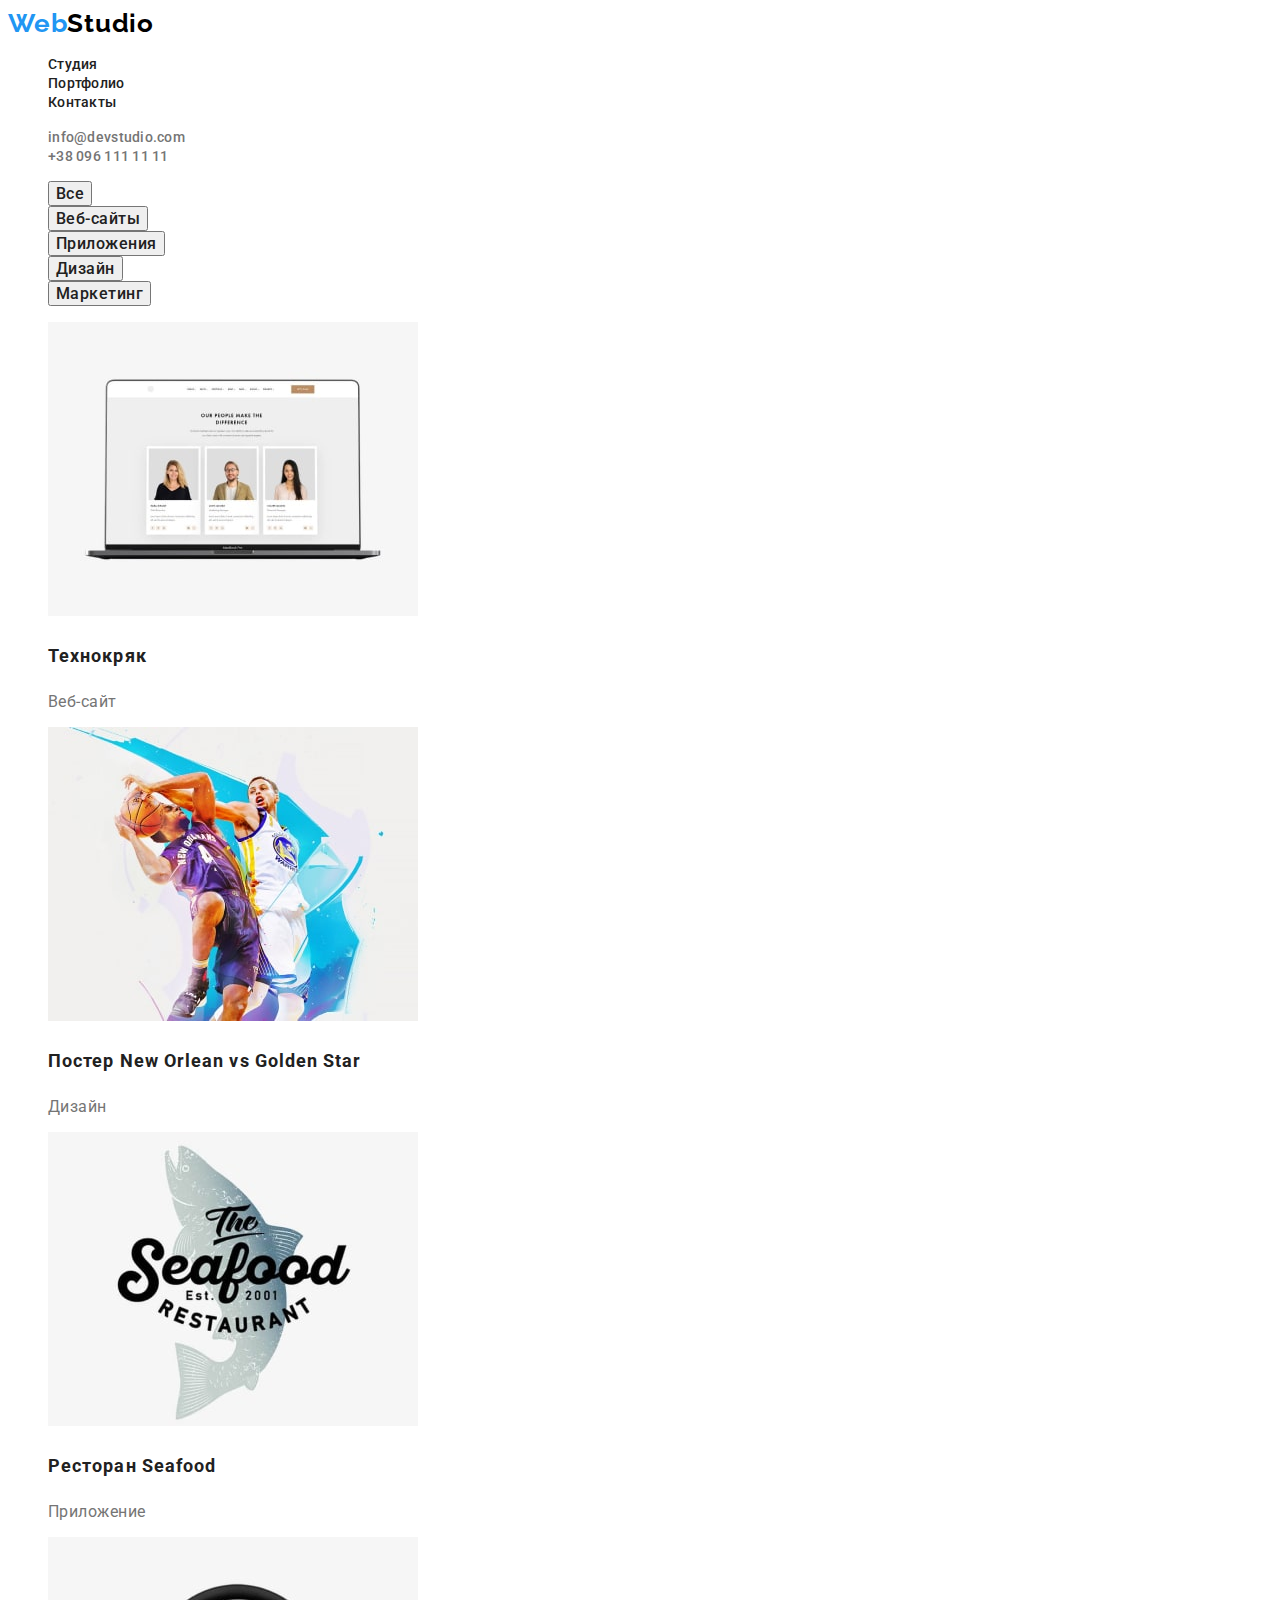
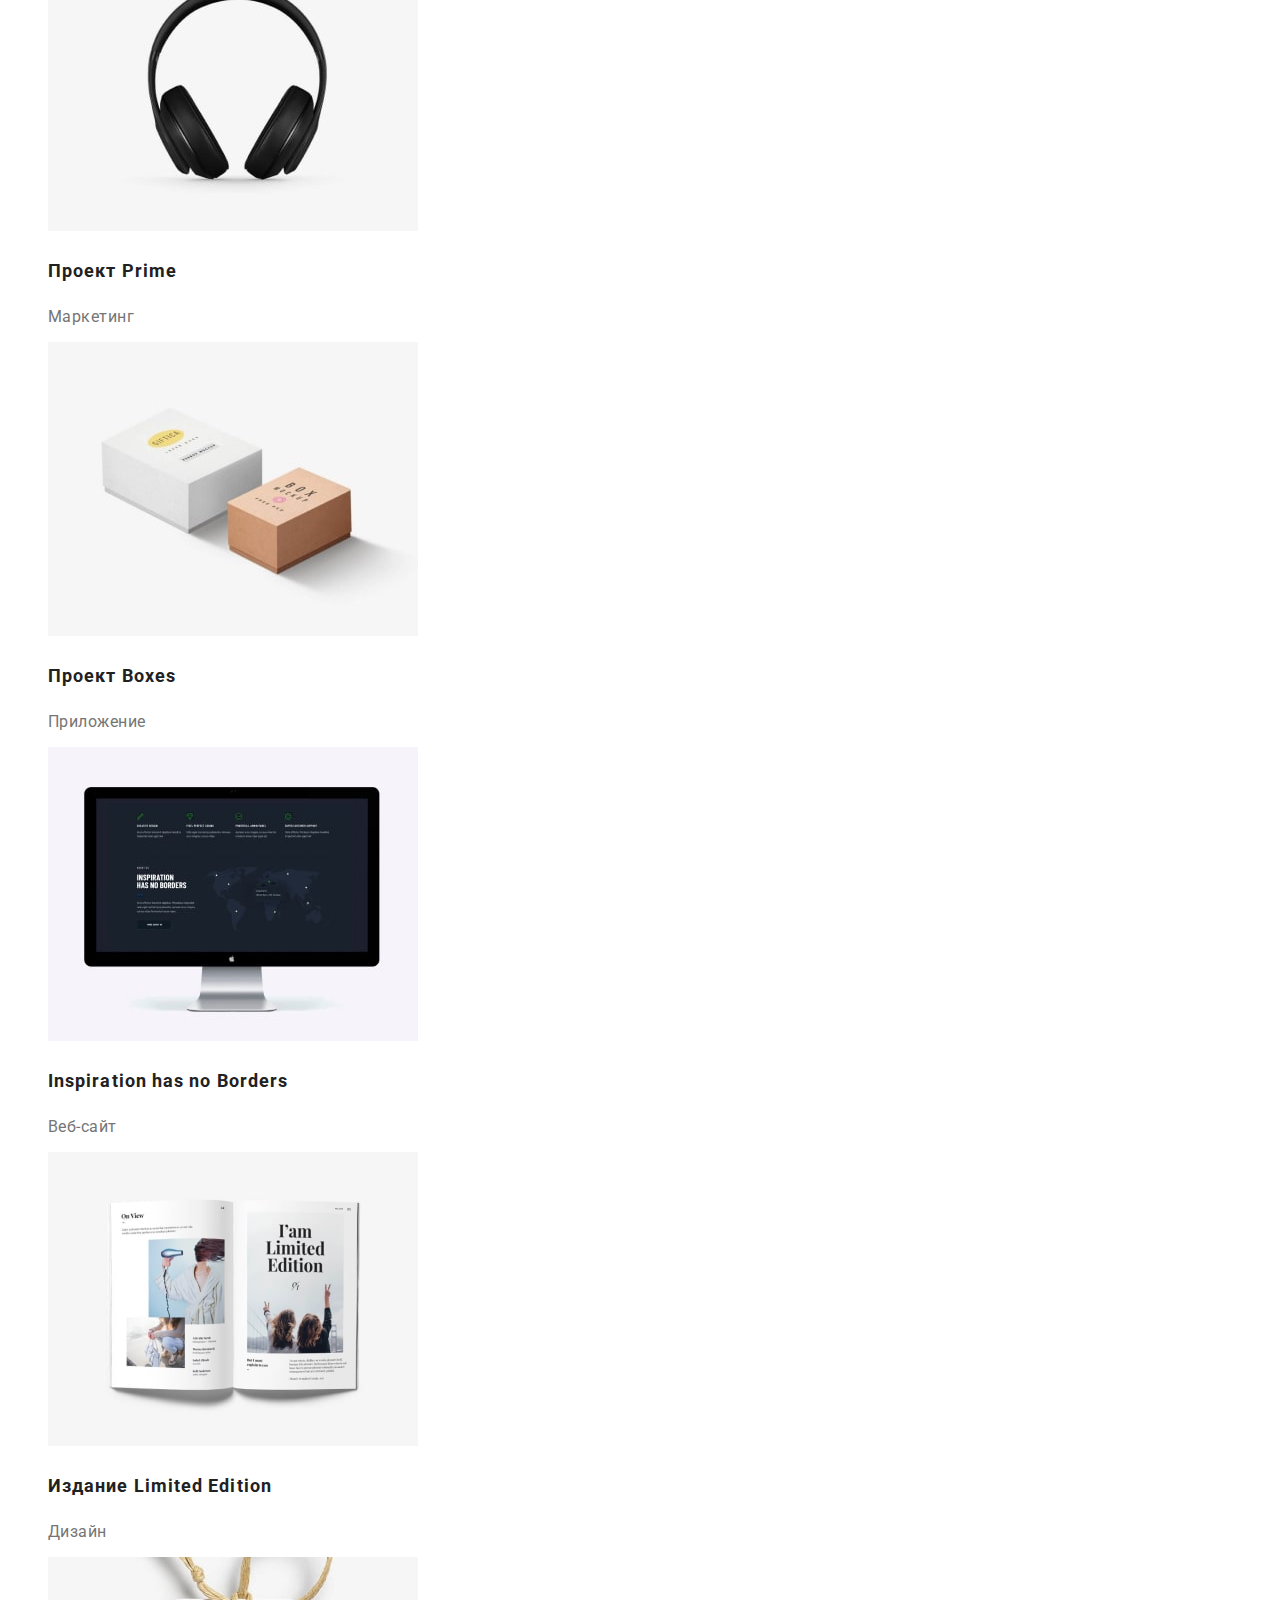
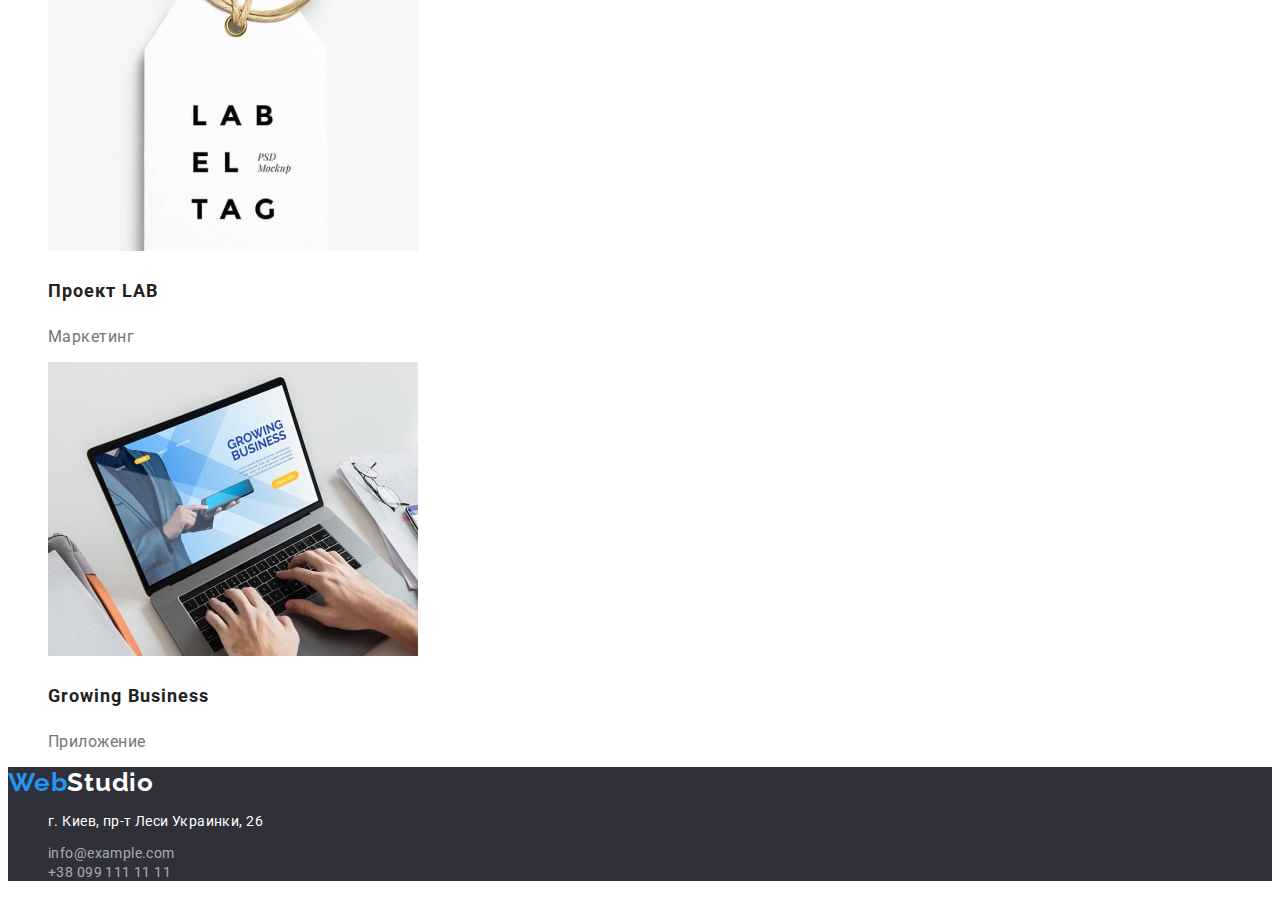
==== portfolio.html @ 611e99b0 "begin" ====
<!DOCTYPE html>
<html lang="ru">
<head>
    <meta charset="UTF-8">
    <meta name="viewport" content="width=device-width, initial-scale=1.0">
    <title>WebStudio</title>
    <link rel="preconnect" href="https://fonts.googleapis.com">
    <link rel="preconnect" href="https://fonts.gstatic.com" crossorigin>
    <link href="https://fonts.googleapis.com/css2?family=Raleway:wght@700&family=Roboto:wght@400;500;700;900&display=swap" rel="stylesheet">
    <link rel="stylesheet" href="./css/styles.css">
</head>
<body>
     <!-- Header -->
     <header class="header">
        <nav class="navigation">
            <a class="header-logo link" href="./index.html"><span class="logo">Web</span>Studio</a>
            <ul class="navigation-list list">
                <li class="navigation-list-item">
                    <a class="navigation-list-link link" href="./index.html">Студия</a>
                </li>
                <li class="navigation-list-item">
                    <a class="navigation-list-link link" href="./portfolio.html">Портфолио</a>
                </li>
                <li class="navigation-list-item">
                    <a class="navigation-list-link link" href="">Контакты</a>
                </li>
            </ul>
        </nav>
        <ul class="header-list list">
            <li class="header-list-item">
                <a class="header-list-link link" href="mailto:info@devstudio.com">info@devstudio.com</a>
            </li>
            <li class="header-list-item">
                <a class="header-list-link link" href="tel:+380961111111">+38 096 111 11 11</a>
            </li>
        </ul>
    </header>
    <!-- Portfolio -->
    <main>
        <section class="portfolio">
            <!-- <h2>Portfolio</h2> -->
            <ul class="portfolio-navigation-list list">
                <li class="portfolio-navigation-item">
                    <button class="portfolio-btn" type="button">Все</button>
                </li>
                <li class="portfolio-navigation-item">
                    <button class="portfolio-btn" type="button">Веб-сайты</button>
                </li>
                <li class="portfolio-navigation-item">
                    <button class="portfolio-btn" type="button">Приложения</button>
                </li>
                <li class="portfolio-navigation-item">
                    <button class="portfolio-btn" type="button">Дизайн</button>
                </li>
                <li class="portfolio-navigation-item">
                    <button class="portfolio-btn" type="button">Маркетинг</button>
                </li>
            </ul>
            <ul class="portfolio-list list">
                <li class="portfolio-list-item">
                    <a class="portfolio-list-link link" href="">
                        <img class="portfolio-list-img" src="./images/portfolio1.jpg" alt="Компания 1" width="370" height="294">
                        <h3 class="portfolio-list-title">Технокряк</h3>
                        <p class="portfolio-list-text">Веб-сайт</p>
                    </a>
                </li>
                <li class="portfolio-list-item">
                    <a class="portfolio-list-link link" href="">
                        <img class="portfolio-list-img" src="./images/portfolio2.jpg" alt="Компания 2" width="370" height="294">
                        <h3 class="portfolio-list-title">Постер New Orlean vs Golden Star</h3>
                        <p class="portfolio-list-text">Дизайн</p>
                    </a>
                </li>
                <li class="portfolio-list-item">
                    <a class="portfolio-list-link link" href="">
                        <img class="portfolio-list-img" src="./images/portfolio3.jpg" alt="Компания 3" width="370" height="294">
                        <h3 class="portfolio-list-title">Ресторан Seafood</h3>
                        <p class="portfolio-list-text">Приложение</p>
                    </a>
                </li>
                <li class="portfolio-list-item">
                    <a class="portfolio-list-link link" href="">
                        <img class="portfolio-list-img" src="./images/portfolio4.jpg" alt="Компания 4" width="370" height="294">
                        <h3 class="portfolio-list-title">Проект Prime</h3>
                        <p class="portfolio-list-text">Маркетинг</p>
                    </a>
                </li>
                <li class="portfolio-list-item">
                    <a class="portfolio-list-link link" href="">
                        <img class="portfolio-list-img" src="./images/portfolio5.jpg" alt="Компания 5" width="370" height="294">
                        <h3 class="portfolio-list-title">Проект Boxes</h3>
                        <p class="portfolio-list-text">Приложение</p>
                    </a>
                </li>
                <li class="portfolio-list-item">
                    <a class="portfolio-list-link link" href="">
                        <img class="portfolio-list-img" src="./images/portfolio6.jpg" alt="Компания 6" width="370" height="294">
                        <h3 class="portfolio-list-title">Inspiration has no Borders</h3>
                        <p class="portfolio-list-text">Веб-сайт</p>
                    </a>
                </li>
                <li class="portfolio-list-item">
                    <a class="portfolio-list-link link" href="">
                        <img class="portfolio-list-img" src="./images/portfolio7.jpg" alt="Компания 7" width="370" height="294">
                        <h3 class="portfolio-list-title">Издание Limited Edition</h3>
                        <p class="portfolio-list-text">Дизайн</p>
                    </a>
                </li>
                <li class="portfolio-list-item">
                    <a class="portfolio-list-link link" href="">
                        <img class="portfolio-list-img" src="./images/portfolio8.jpg" alt="Компания 8" width="370" height="294">
                        <h3 class="portfolio-list-title">Проект LAB</h3>
                        <p class="portfolio-list-text">Маркетинг</p>
                    </a>
                </li>
                <li class="portfolio-list-item">
                    <a class="portfolio-list-link link" href="">
                        <img class="portfolio-list-img" src="./images/portfolio9.jpg" alt="Компания 9" width="370" height="294">
                        <h3 class="portfolio-list-title">Growing Business</h3>
                        <p class="portfolio-list-text">Приложение</p>
                    </a>
                </li>
            </ul>

        </section>
    </main>
    <!-- footer -->
    <footer class="footer">
        <a class="footer-logo link" href="./index.html"><span class="logo">Web</span>Studio</a>
        <address class="footer-address">
            <ul class="footer-address-list list">
                <li class="footer-address-item">
                    <p class="footer-address-text">г. Киев, пр-т Леси Украинки, 26</p>
                </li>
                <li class="footer-address-item">
                    <a class="footer-address-link link" href="mailto:info@example.com">info@example.com</a>
                </li>
                <li class="footer-address-item">
                    <a class="footer-address-link link" href="tel:+380991111111">+38 099 111 11 11</a>
                </li>
            </ul>
           
        </address> 
    </footer>
    
</body>
</html>
---- css/styles.css ----
:root {
    --accent-color: #2196F3;
    --main-color: #212121; 
    --second-color: #757575;
  }
body {
    font-family: 'Roboto',  Tahoma, sans-serif;
    color: var( --main-color);
}
.link {
    text-decoration: none;
}
.list {
    list-style: none;
}

.header-logo {
    font-family: 'Raleway';
    font-weight: 700;
    font-size: 26px;
    line-height: 1,19;
    letter-spacing: 0.03em;
    color: #000000;

}
.logo {
    color: var(--accent-color);
}
.navigation-list-link {
    font-weight: 500;
    font-size: 14px;
    line-height: 1,14;
    letter-spacing: 0.02em;
    color: var( --main-color);
}
.header-list-link{
    font-weight: 500;
    font-size: 14px;
    line-height: 1,14;
    letter-spacing: 0.02em;
    color: var( --second-color);
}
.navigation-list-link:hover,
.navigation-list-link:focus{
    color: var(--accent-color);
}
.header-list-link:hover,
.header-list-link:focus{
    color: var(--accent-color);
}
.hero{
    background-color: #2F303A;
 }
.hero-title{
    font-weight: 900;
    font-size: 44px;
    line-height: 1,36;
    text-align: center;
    letter-spacing: 0.06em;
    text-transform: uppercase;
    color: #FFFFFF;
}
.hero-btn{
    background-color: var(--accent-color);
    font-family: 'Roboto';
    font-weight: 700;
    font-size: 16px;
    line-height: 1,88;
    letter-spacing: 0.06em;
    color: #FFFFFF;
    cursor: pointer;
}
.about-us-title{
    font-size: 14px;
    line-height: 1,14;
    letter-spacing: 0.03em;
    text-transform: uppercase;
}
.about-us-text{
    font-size: 14px;
    line-height: 1,71;
    letter-spacing: 0.03em;
    color: var(--second-color);
}
.our-work-title,
.our-team-title{
    font-size: 36px;
    line-height: 1,17;
    letter-spacing: 0.03em;
    text-align: center;
}
.our-team-name{
    font-weight: 500;
    font-size: 16px;
    line-height: 1,19;
    letter-spacing: 0.03em;
}
.our-team-text{
    font-size: 16px;
    line-height: 1,19;
    letter-spacing: 0.03em;
    color: var(--second-color);
}
.footer{
    background-color: #2F303A;
    }
.footer-logo {
    font-family: 'Raleway';
    font-weight: 700;
    font-size: 26px;
    line-height: 1,19;
    letter-spacing: 0.03em;
    color: #FFFFFF;

}
.logo {
    color: var(--accent-color);
}
.footer-address-text{
    font-style: normal;
    font-size: 14px;
    line-height: 1,71;
    letter-spacing: 0.03em;
    color: #FFFFFF;

}
.footer-address-link{
    font-style: normal;
    font-size: 14px;
    line-height: 1,71;
    letter-spacing: 0.03em;
    color: rgba(255, 255, 255, 0.6);
}
.portfolio-btn{
    cursor: pointer;
    font-family: 'Roboto';
    font-weight: 500;
    font-size: 16px;
    line-height: 1,62;
    letter-spacing: 0.03em;
    color: var(--main-color);
    background-color: F5F4FA;

}
.portfolio-btn:hover,
.portfolio-btn:focus{
    color: #FFFFFF;
    background-color: var(--accent-color);
}
.portfolio-list-title{
    font-weight: 700;
    font-size: 18px;
    line-height: 2;
    letter-spacing: 0.06em;
    color: var(--main-color)

}
.portfolio-list-text{
    font-size: 16px;
    line-height: 1,88;
    letter-spacing: 0.03em;
    color: var(--second-color);
}
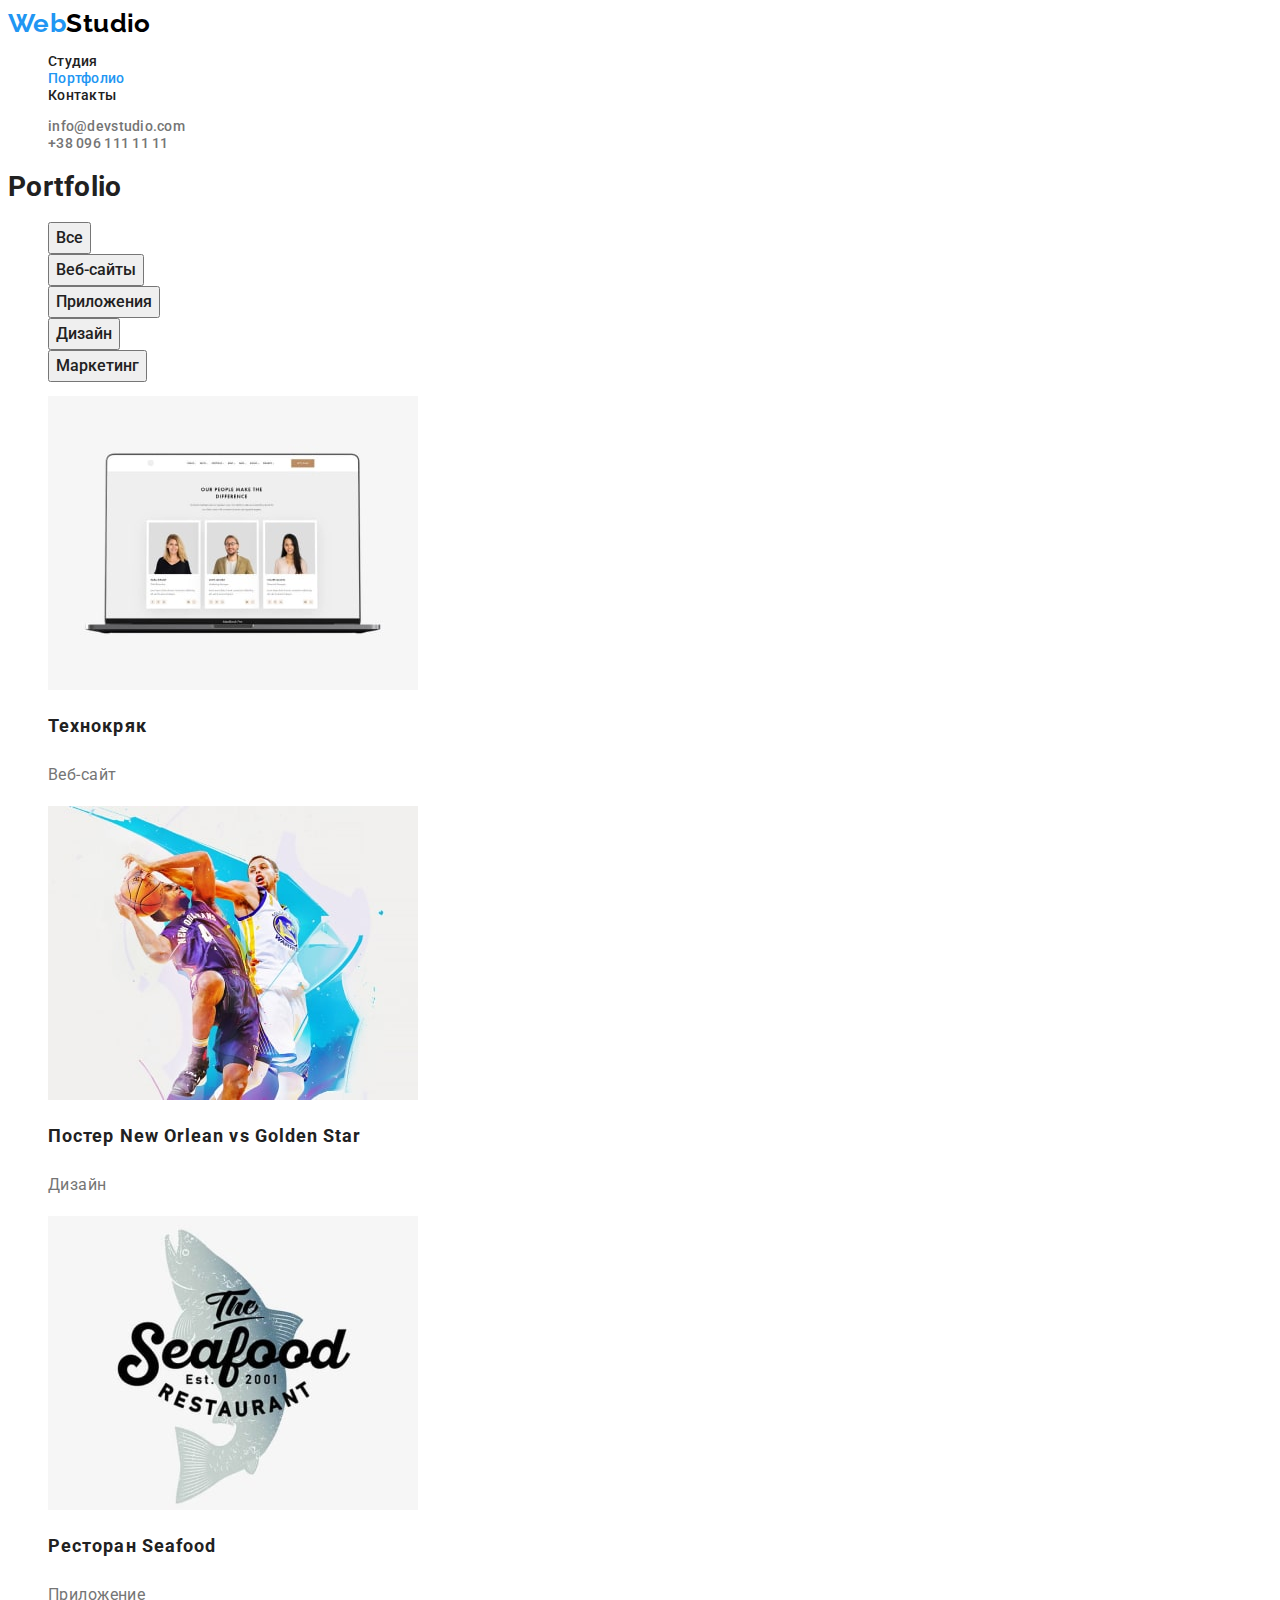
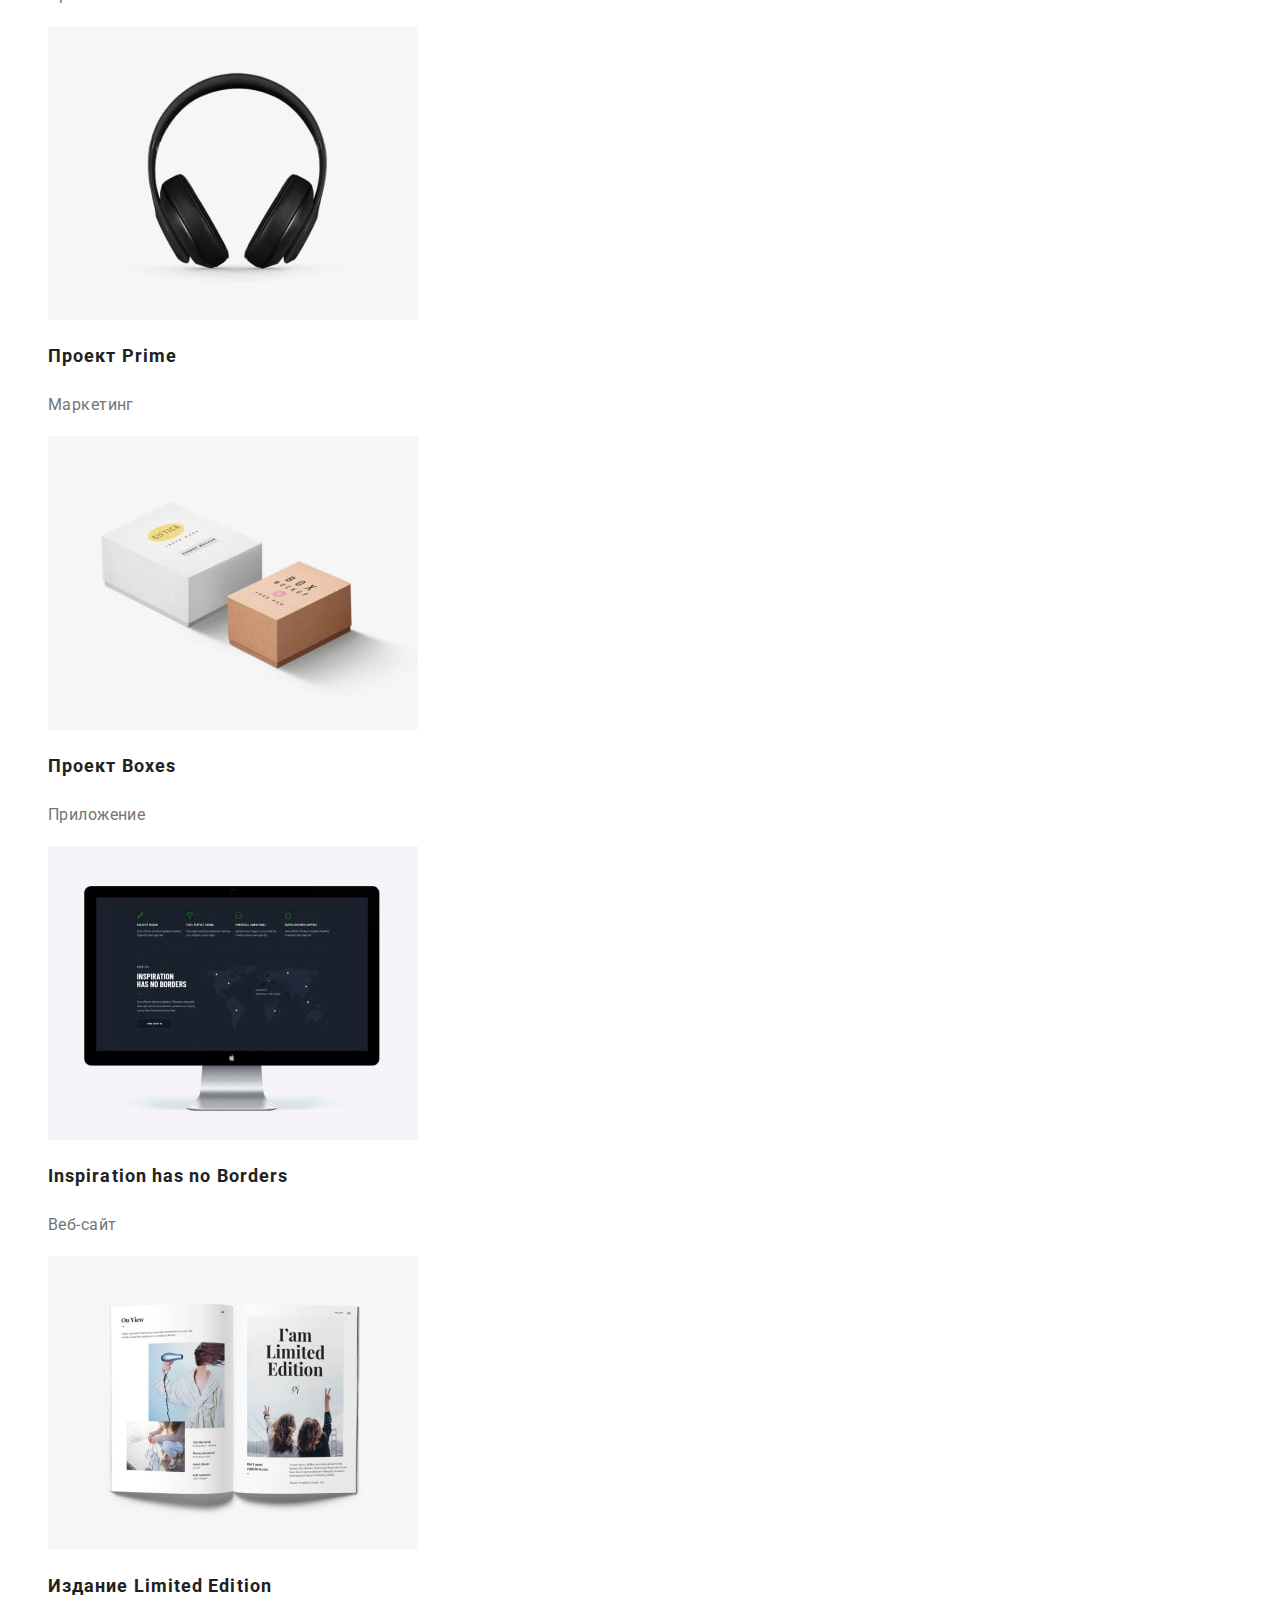
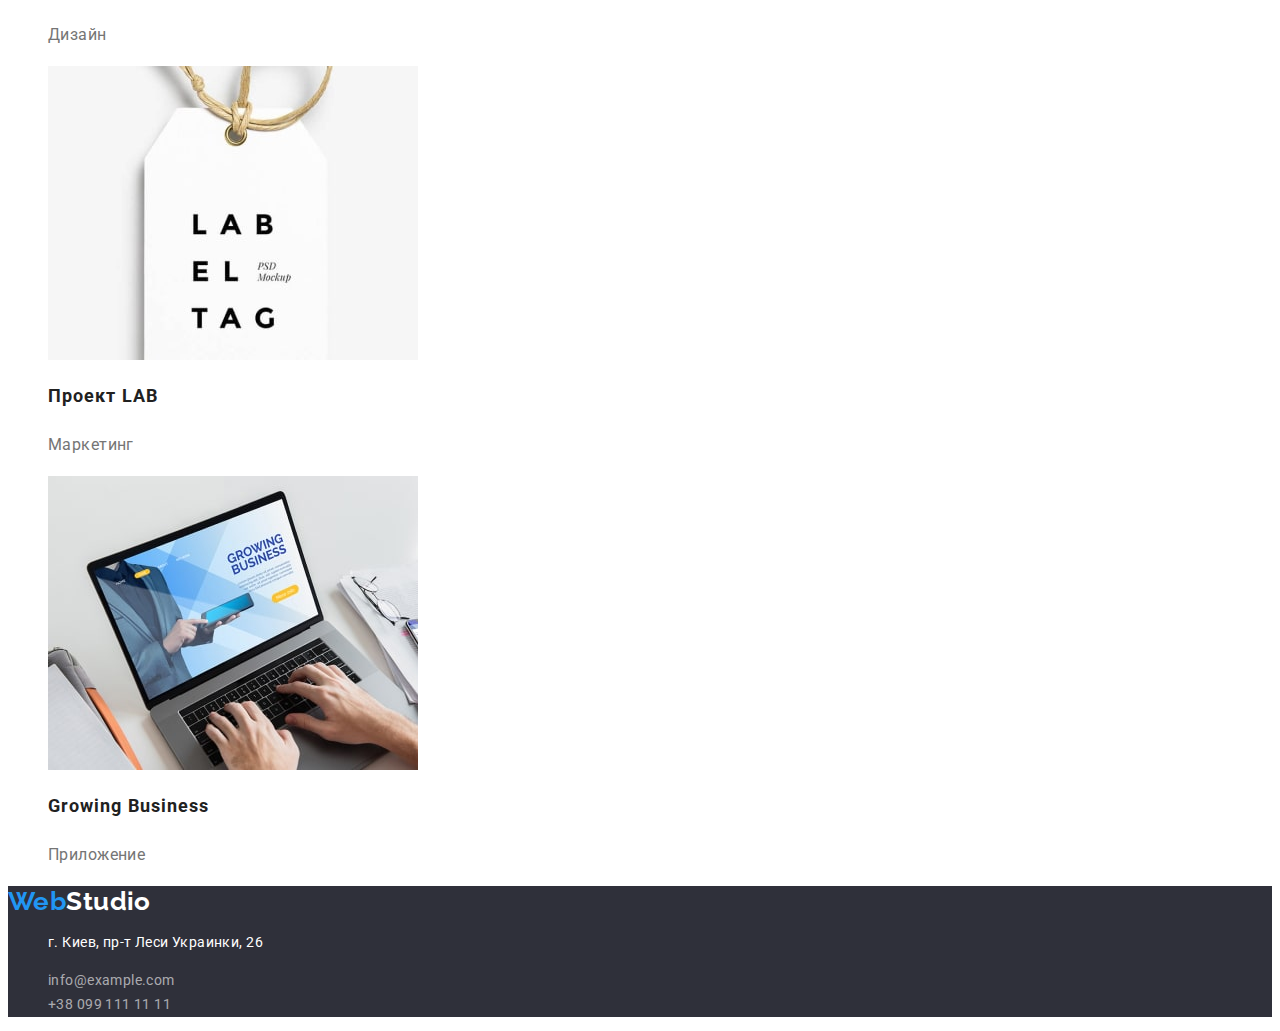
==== commit 4a15cc73: "Begin" ====
--- a/portfolio.html
+++ b/portfolio.html
@@ -19,7 +19,7 @@
                     <a class="navigation-list-link link" href="./index.html">Студия</a>
                 </li>
                 <li class="navigation-list-item">
-                    <a class="navigation-list-link link" href="./portfolio.html">Портфолио</a>
+                    <a class="navigation-list-link current link" href="./portfolio.html">Портфолио</a>
                 </li>
                 <li class="navigation-list-item">
                     <a class="navigation-list-link link" href="">Контакты</a>
@@ -38,7 +38,7 @@
     <!-- Portfolio -->
     <main>
         <section class="portfolio">
-            <!-- <h2>Portfolio</h2> -->
+            <h1>Portfolio</h2>
             <ul class="portfolio-navigation-list list">
                 <li class="portfolio-navigation-item">
                     <button class="portfolio-btn" type="button">Все</button>
@@ -60,63 +60,63 @@
                 <li class="portfolio-list-item">
                     <a class="portfolio-list-link link" href="">
                         <img class="portfolio-list-img" src="./images/portfolio1.jpg" alt="Компания 1" width="370" height="294">
-                        <h3 class="portfolio-list-title">Технокряк</h3>
+                        <h2 class="portfolio-list-title">Технокряк</h3>
                         <p class="portfolio-list-text">Веб-сайт</p>
                     </a>
                 </li>
                 <li class="portfolio-list-item">
                     <a class="portfolio-list-link link" href="">
                         <img class="portfolio-list-img" src="./images/portfolio2.jpg" alt="Компания 2" width="370" height="294">
-                        <h3 class="portfolio-list-title">Постер New Orlean vs Golden Star</h3>
+                        <h2 class="portfolio-list-title">Постер New Orlean vs Golden Star</h3>
                         <p class="portfolio-list-text">Дизайн</p>
                     </a>
                 </li>
                 <li class="portfolio-list-item">
                     <a class="portfolio-list-link link" href="">
                         <img class="portfolio-list-img" src="./images/portfolio3.jpg" alt="Компания 3" width="370" height="294">
-                        <h3 class="portfolio-list-title">Ресторан Seafood</h3>
+                        <h2 class="portfolio-list-title">Ресторан Seafood</h3>
                         <p class="portfolio-list-text">Приложение</p>
                     </a>
                 </li>
                 <li class="portfolio-list-item">
                     <a class="portfolio-list-link link" href="">
                         <img class="portfolio-list-img" src="./images/portfolio4.jpg" alt="Компания 4" width="370" height="294">
-                        <h3 class="portfolio-list-title">Проект Prime</h3>
+                        <h2 class="portfolio-list-title">Проект Prime</h3>
                         <p class="portfolio-list-text">Маркетинг</p>
                     </a>
                 </li>
                 <li class="portfolio-list-item">
                     <a class="portfolio-list-link link" href="">
                         <img class="portfolio-list-img" src="./images/portfolio5.jpg" alt="Компания 5" width="370" height="294">
-                        <h3 class="portfolio-list-title">Проект Boxes</h3>
+                        <h2 class="portfolio-list-title">Проект Boxes</h3>
                         <p class="portfolio-list-text">Приложение</p>
                     </a>
                 </li>
                 <li class="portfolio-list-item">
                     <a class="portfolio-list-link link" href="">
                         <img class="portfolio-list-img" src="./images/portfolio6.jpg" alt="Компания 6" width="370" height="294">
-                        <h3 class="portfolio-list-title">Inspiration has no Borders</h3>
+                        <h2 class="portfolio-list-title">Inspiration has no Borders</h3>
                         <p class="portfolio-list-text">Веб-сайт</p>
                     </a>
                 </li>
                 <li class="portfolio-list-item">
                     <a class="portfolio-list-link link" href="">
                         <img class="portfolio-list-img" src="./images/portfolio7.jpg" alt="Компания 7" width="370" height="294">
-                        <h3 class="portfolio-list-title">Издание Limited Edition</h3>
+                        <h2 class="portfolio-list-title">Издание Limited Edition</h3>
                         <p class="portfolio-list-text">Дизайн</p>
                     </a>
                 </li>
                 <li class="portfolio-list-item">
                     <a class="portfolio-list-link link" href="">
                         <img class="portfolio-list-img" src="./images/portfolio8.jpg" alt="Компания 8" width="370" height="294">
-                        <h3 class="portfolio-list-title">Проект LAB</h3>
+                        <h2 class="portfolio-list-title">Проект LAB</h3>
                         <p class="portfolio-list-text">Маркетинг</p>
                     </a>
                 </li>
                 <li class="portfolio-list-item">
                     <a class="portfolio-list-link link" href="">
                         <img class="portfolio-list-img" src="./images/portfolio9.jpg" alt="Компания 9" width="370" height="294">
-                        <h3 class="portfolio-list-title">Growing Business</h3>
+                        <h2 class="portfolio-list-title">Growing Business</h3>
                         <p class="portfolio-list-text">Приложение</p>
                     </a>
                 </li>
--- a/css/styles.css
+++ b/css/styles.css
@@ -2,10 +2,15 @@
     --accent-color: #2196F3;
     --main-color: #212121; 
     --second-color: #757575;
+    --next-color: #FFFFFF;
   }
+ 
 body {
     font-family: 'Roboto',  Tahoma, sans-serif;
     color: var( --main-color);
+    background-color: var(--next-color);
+    letter-spacing: 0.03em;
+    font-size: 14px;
 }
 .link {
     text-decoration: none;
@@ -18,8 +23,7 @@
     font-family: 'Raleway';
     font-weight: 700;
     font-size: 26px;
-    line-height: 1,19;
-    letter-spacing: 0.03em;
+    line-height: 1.19;
     color: #000000;
 
 }
@@ -28,15 +32,16 @@
 }
 .navigation-list-link {
     font-weight: 500;
-    font-size: 14px;
-    line-height: 1,14;
+    line-height: 1.14;
     letter-spacing: 0.02em;
     color: var( --main-color);
 }
+.current {
+    color: var(--accent-color);
+}
 .header-list-link{
     font-weight: 500;
-    font-size: 14px;
-    line-height: 1,14;
+    line-height: 1.14;
     letter-spacing: 0.02em;
     color: var( --second-color);
 }
@@ -54,51 +59,44 @@
 .hero-title{
     font-weight: 900;
     font-size: 44px;
-    line-height: 1,36;
+    line-height: 1.36;
     text-align: center;
     letter-spacing: 0.06em;
     text-transform: uppercase;
-    color: #FFFFFF;
+    color: var(--next-color);
 }
 .hero-btn{
     background-color: var(--accent-color);
     font-family: 'Roboto';
     font-weight: 700;
     font-size: 16px;
-    line-height: 1,88;
+    line-height: 1.88;
     letter-spacing: 0.06em;
-    color: #FFFFFF;
+    color: var(--next-color);
     cursor: pointer;
 }
 .about-us-title{
-    font-size: 14px;
-    line-height: 1,14;
-    letter-spacing: 0.03em;
+    line-height: 1.14;
     text-transform: uppercase;
 }
 .about-us-text{
-    font-size: 14px;
-    line-height: 1,71;
-    letter-spacing: 0.03em;
+    line-height: 1.71;
     color: var(--second-color);
 }
 .our-work-title,
 .our-team-title{
     font-size: 36px;
-    line-height: 1,17;
-    letter-spacing: 0.03em;
+    line-height: 1.17;
     text-align: center;
 }
 .our-team-name{
     font-weight: 500;
     font-size: 16px;
-    line-height: 1,19;
-    letter-spacing: 0.03em;
+    line-height: 1.19;
 }
 .our-team-text{
     font-size: 16px;
-    line-height: 1,19;
-    letter-spacing: 0.03em;
+    line-height: 1.19;
     color: var(--second-color);
 }
 .footer{
@@ -108,9 +106,8 @@
     font-family: 'Raleway';
     font-weight: 700;
     font-size: 26px;
-    line-height: 1,19;
-    letter-spacing: 0.03em;
-    color: #FFFFFF;
+    line-height: 1.19;
+    color: var(--next-color);
 
 }
 .logo {
@@ -118,17 +115,13 @@
 }
 .footer-address-text{
     font-style: normal;
-    font-size: 14px;
-    line-height: 1,71;
-    letter-spacing: 0.03em;
-    color: #FFFFFF;
+    line-height: 1.71;
+    color: var(--next-color);
 
 }
 .footer-address-link{
     font-style: normal;
-    font-size: 14px;
-    line-height: 1,71;
-    letter-spacing: 0.03em;
+    line-height: 1.71;
     color: rgba(255, 255, 255, 0.6);
 }
 .portfolio-btn{
@@ -136,15 +129,14 @@
     font-family: 'Roboto';
     font-weight: 500;
     font-size: 16px;
-    line-height: 1,62;
-    letter-spacing: 0.03em;
+    line-height: 1.62;
     color: var(--main-color);
     background-color: F5F4FA;
 
 }
 .portfolio-btn:hover,
 .portfolio-btn:focus{
-    color: #FFFFFF;
+    color: var(--next-color);
     background-color: var(--accent-color);
 }
 .portfolio-list-title{
@@ -157,7 +149,6 @@
 }
 .portfolio-list-text{
     font-size: 16px;
-    line-height: 1,88;
-    letter-spacing: 0.03em;
+    line-height: 1.88;
     color: var(--second-color);
 }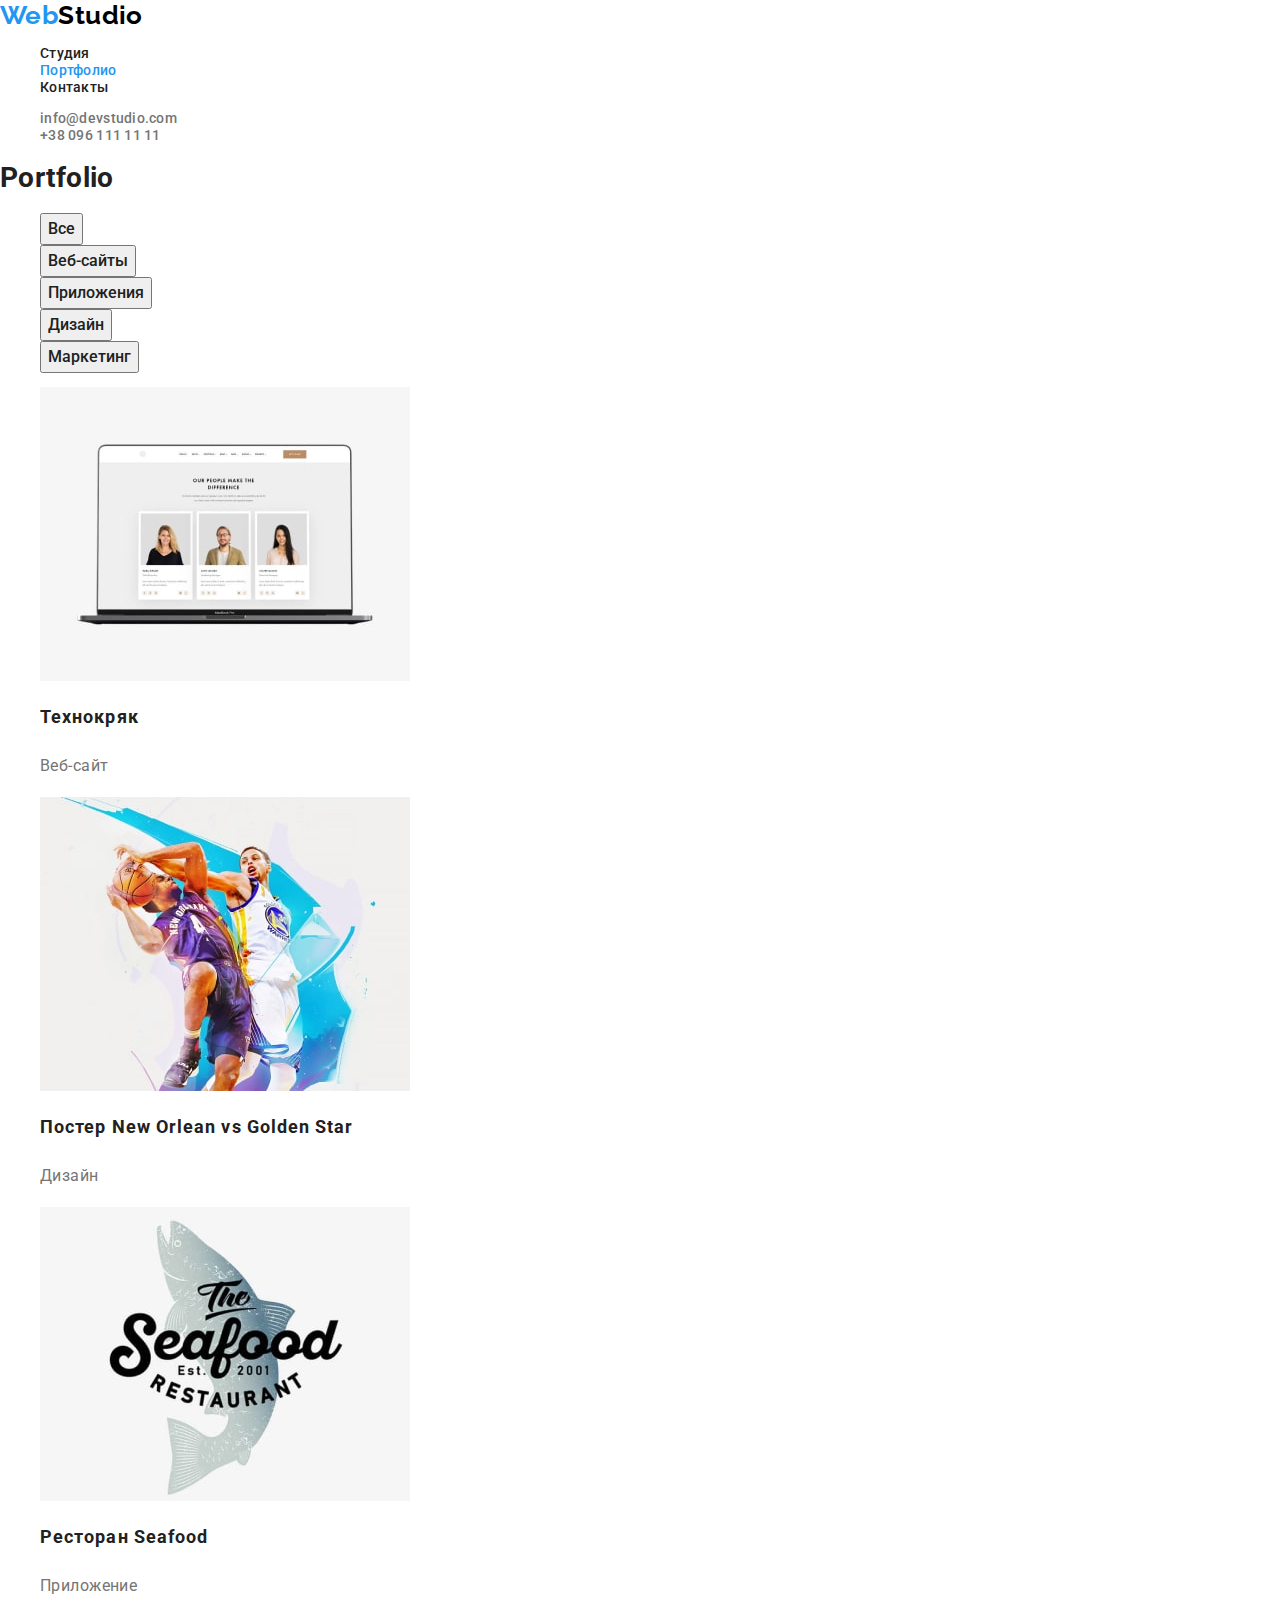
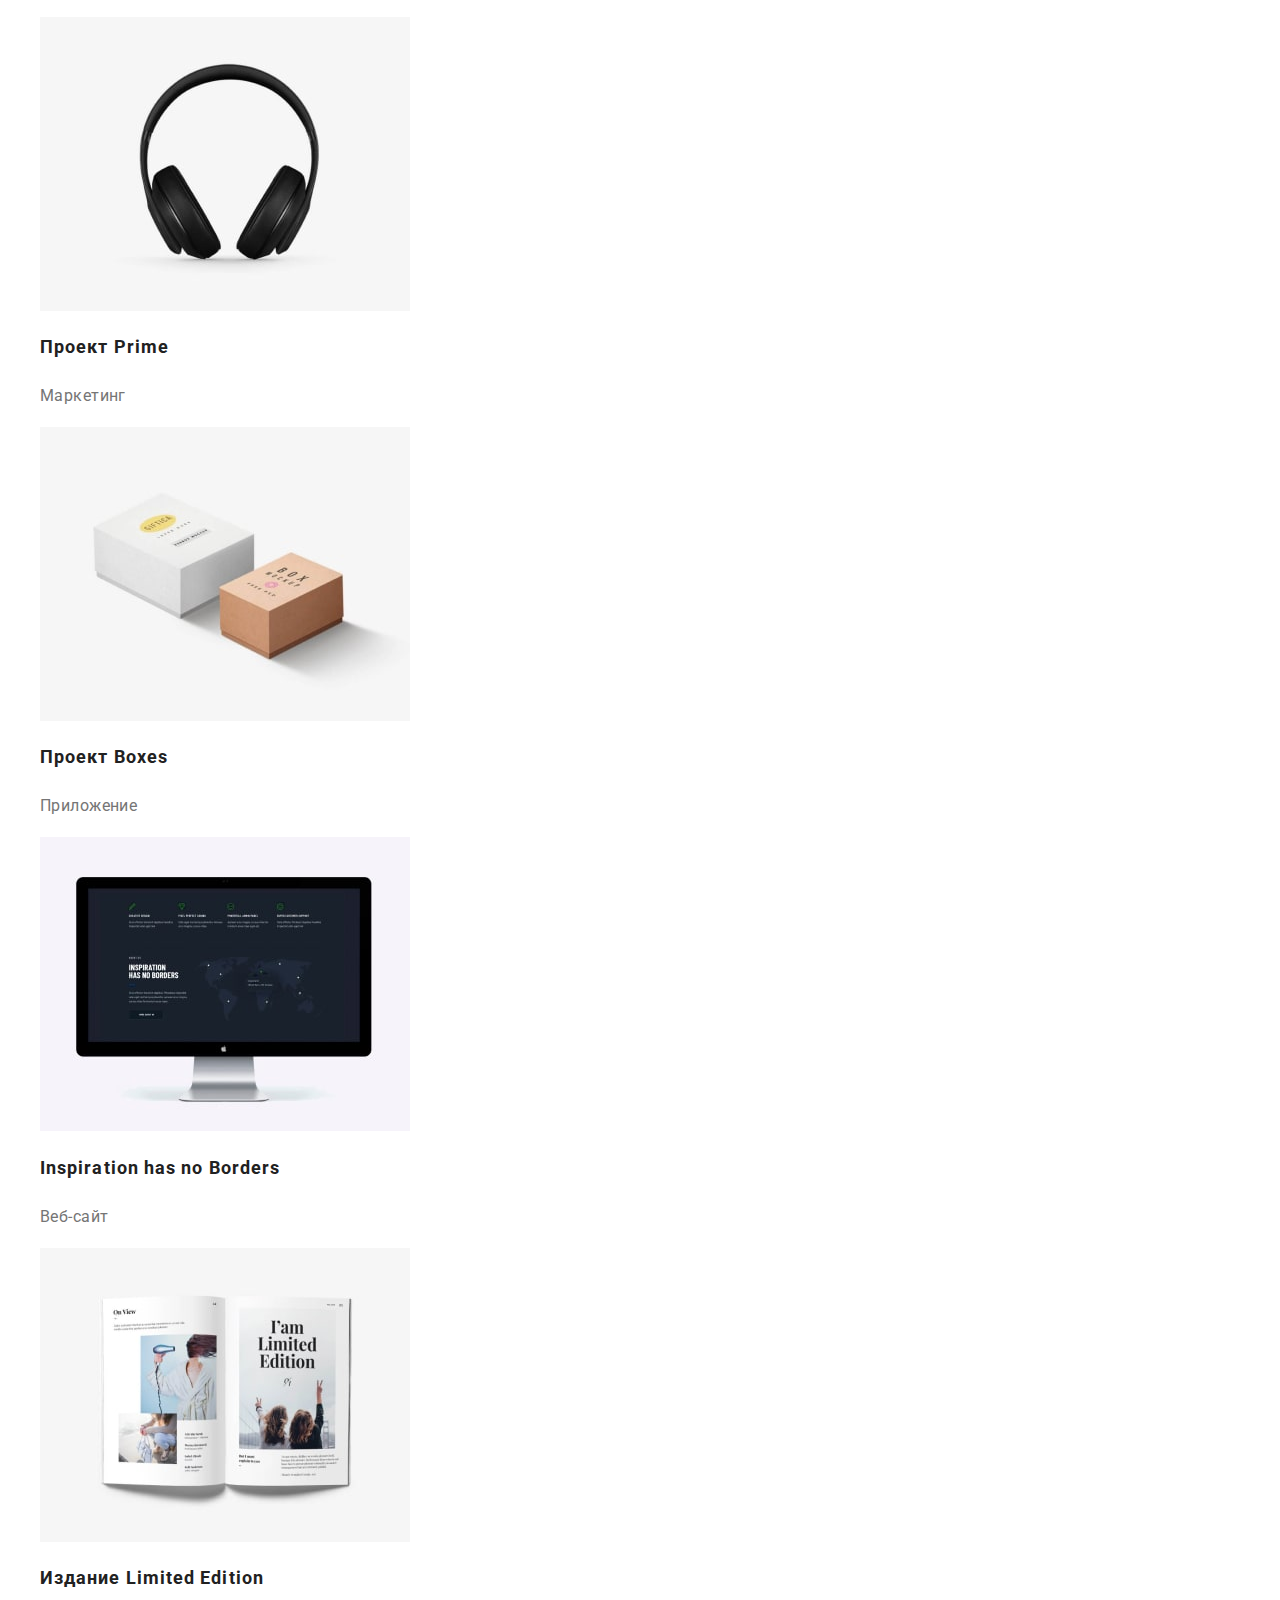
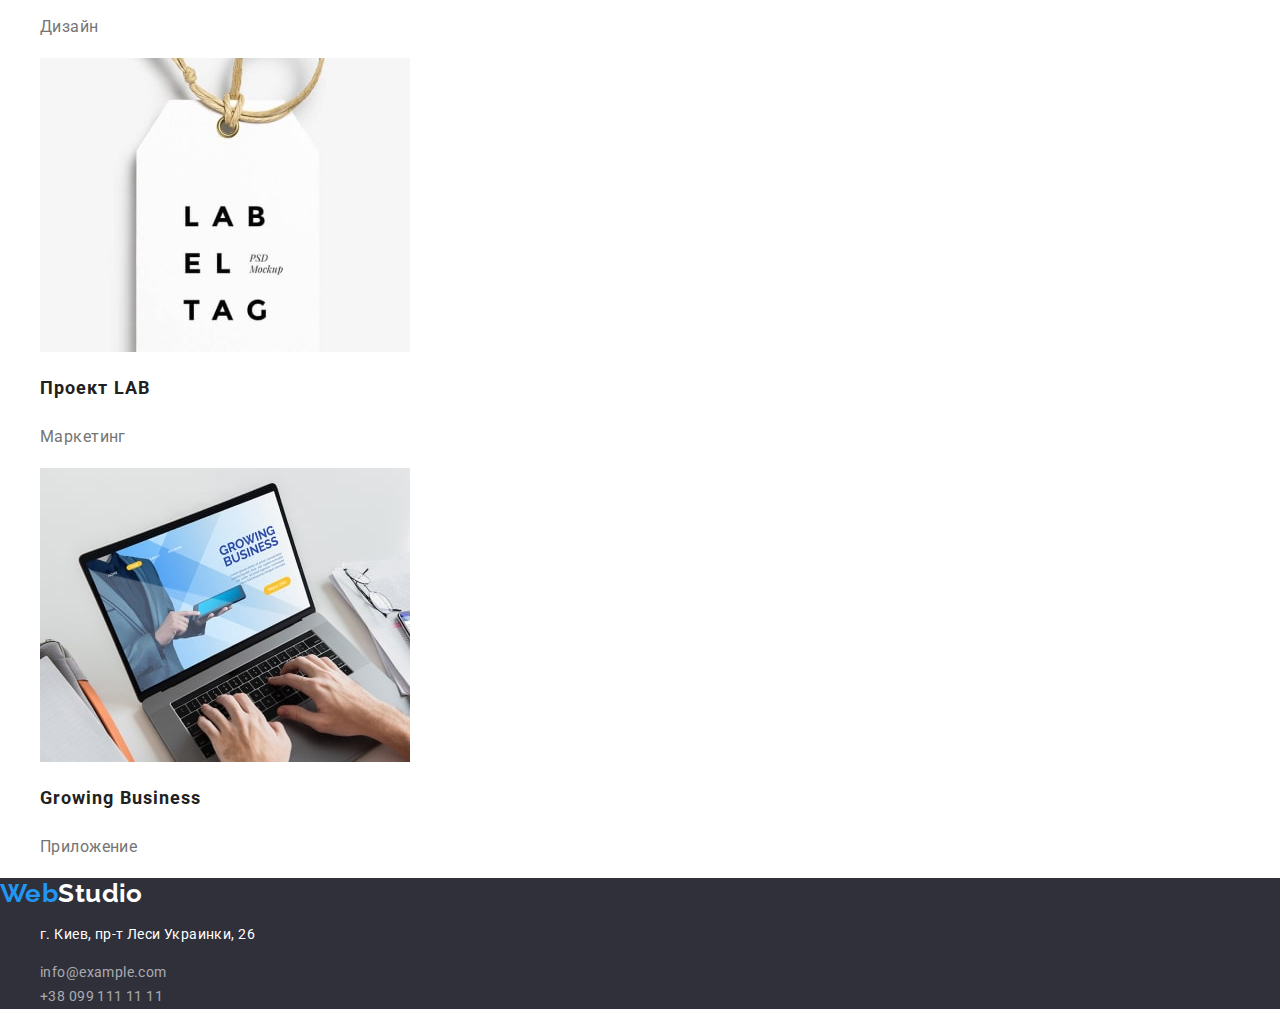
==== commit 6b38c33a: "normalize" ====
--- a/portfolio.html
+++ b/portfolio.html
@@ -7,6 +7,7 @@
     <link rel="preconnect" href="https://fonts.googleapis.com">
     <link rel="preconnect" href="https://fonts.gstatic.com" crossorigin>
     <link href="https://fonts.googleapis.com/css2?family=Raleway:wght@700&family=Roboto:wght@400;500;700;900&display=swap" rel="stylesheet">
+    <link rel="stylesheet" href="https://cdnjs.cloudflare.com/ajax/libs/modern-normalize/1.1.0/modern-normalize.min.css">
     <link rel="stylesheet" href="./css/styles.css">
 </head>
 <body>
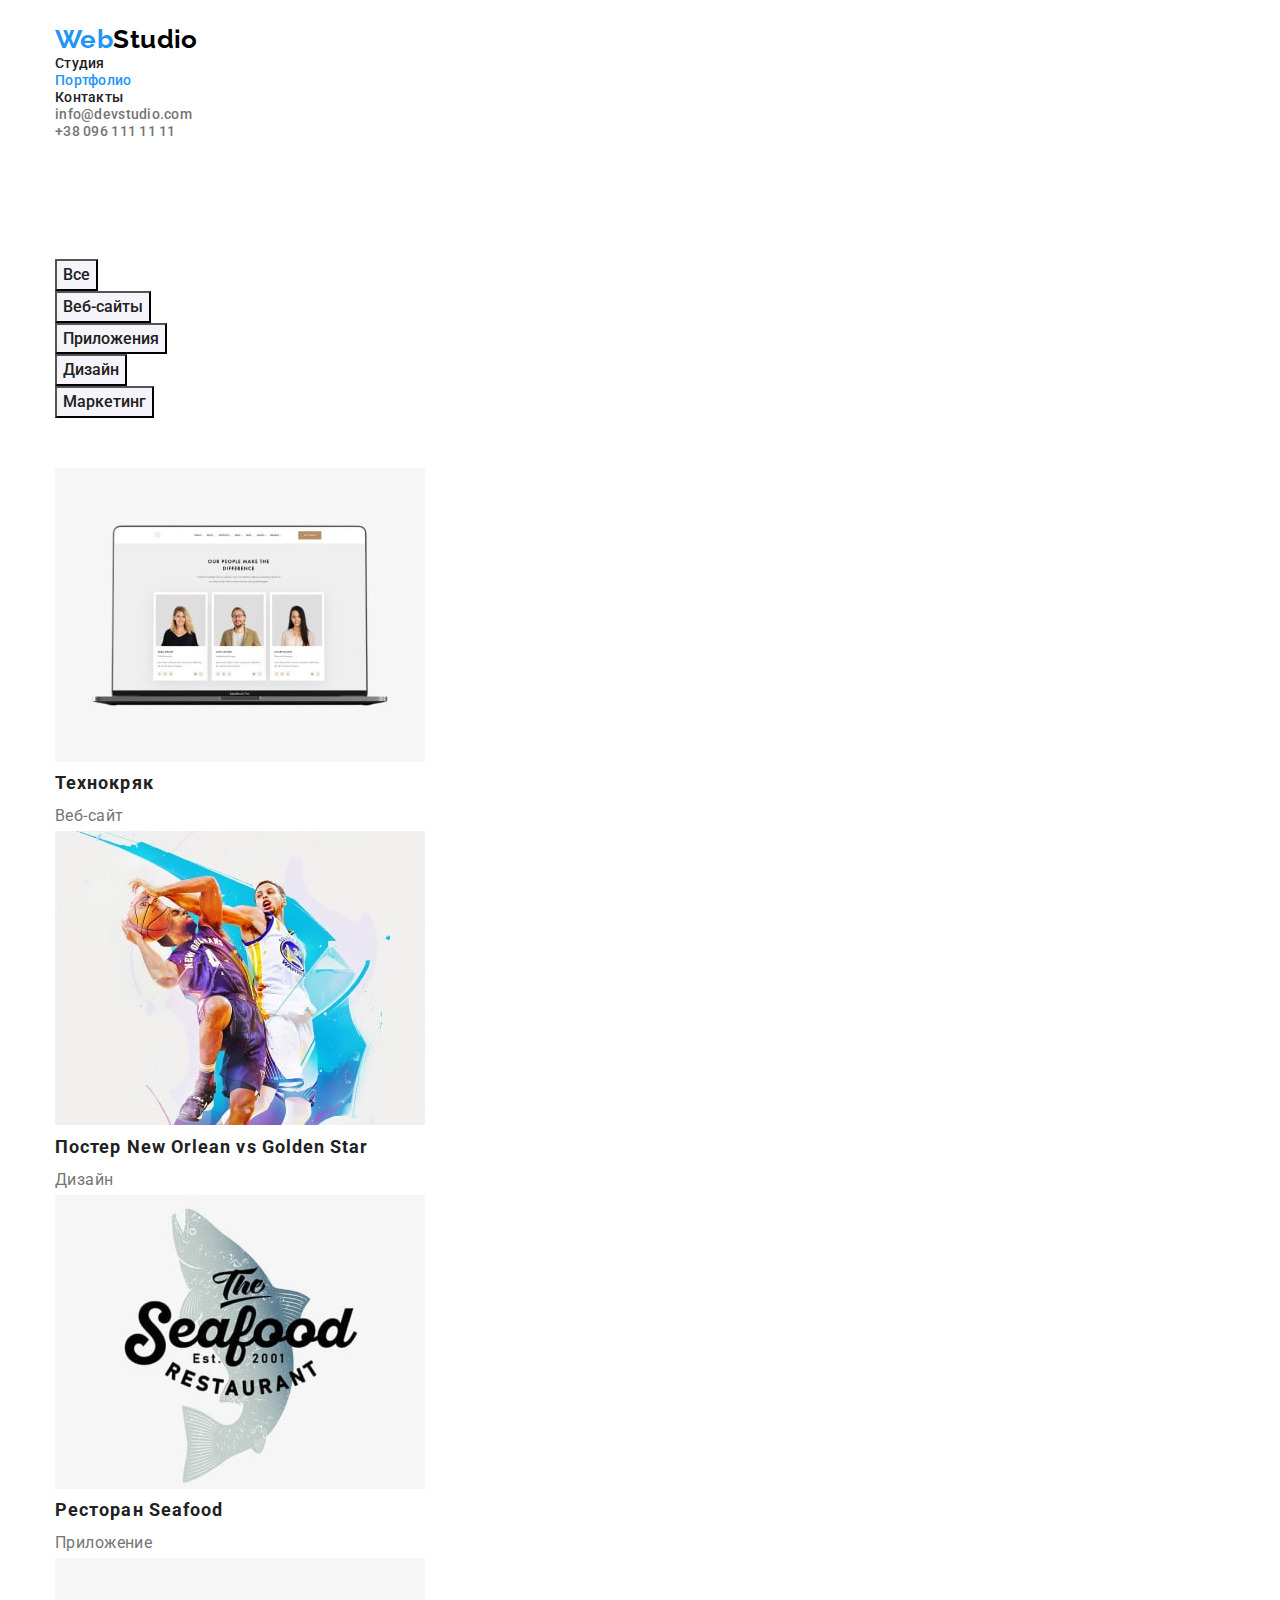
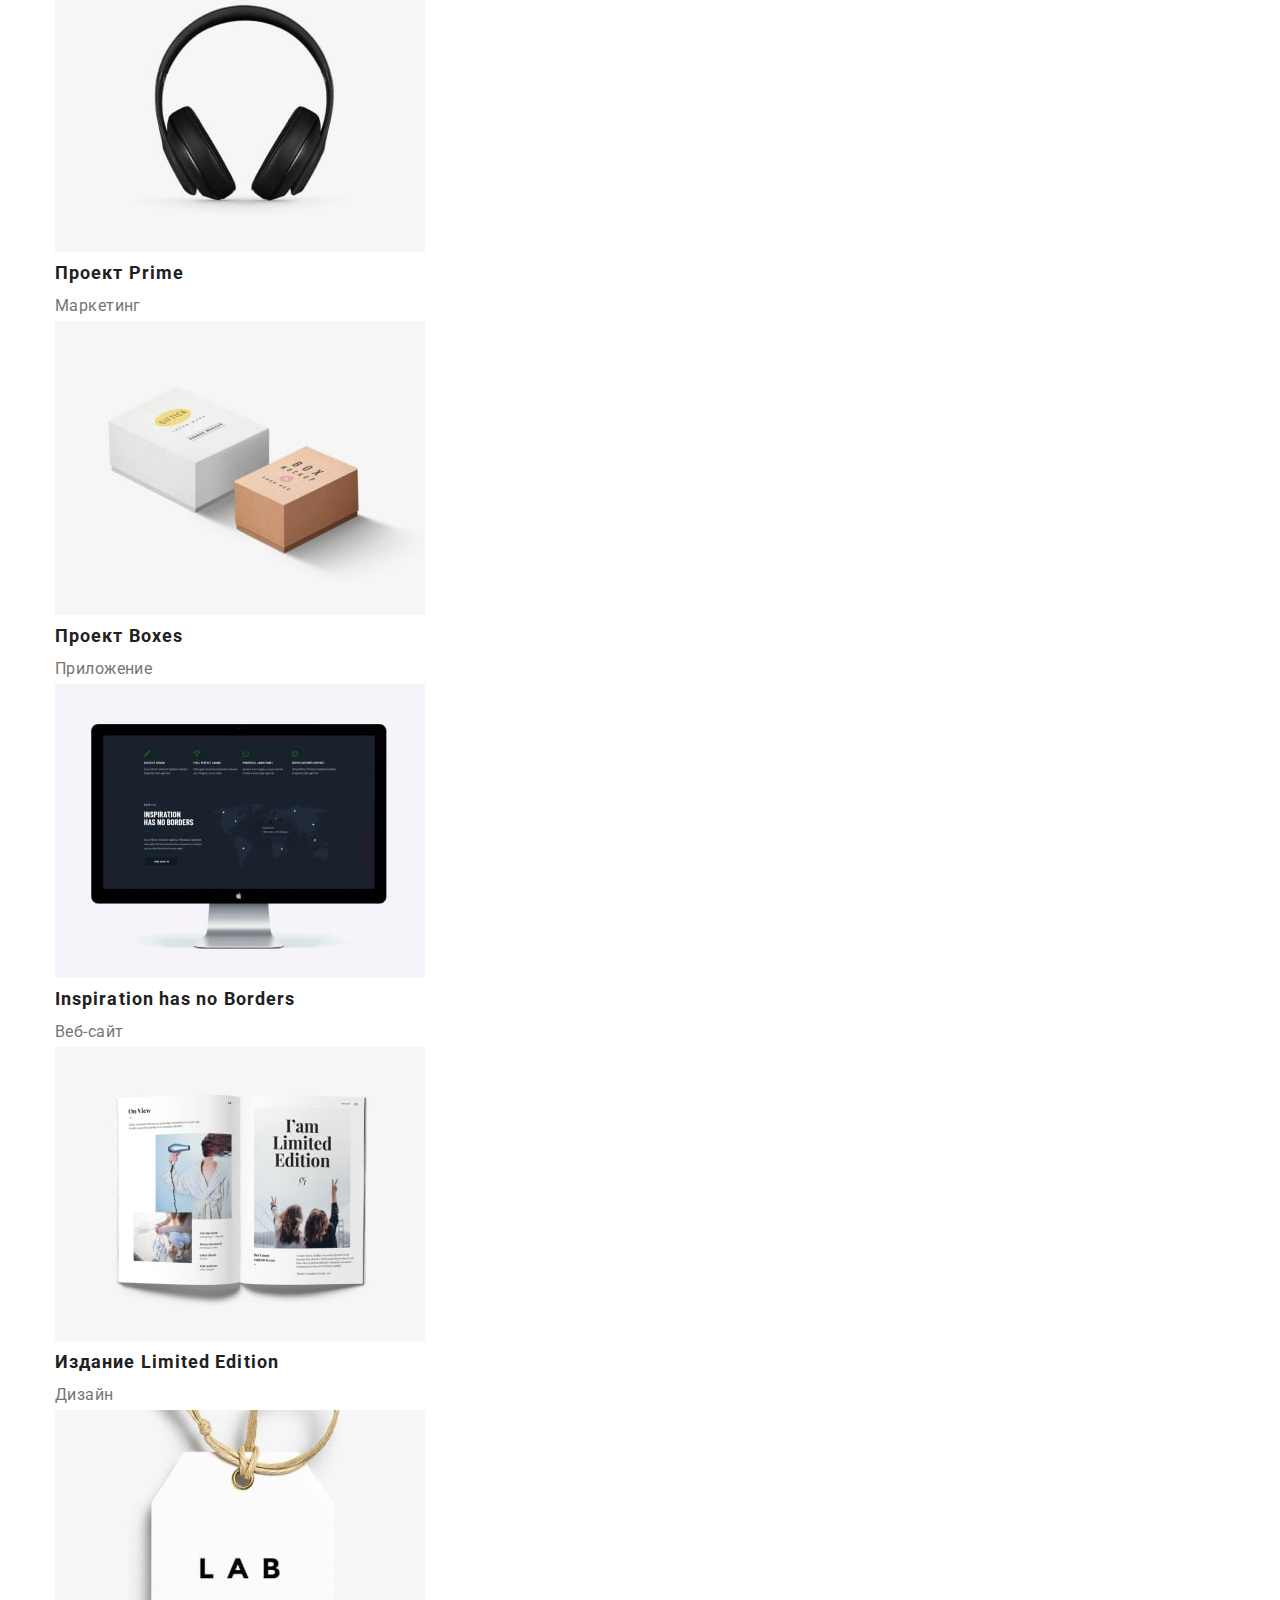
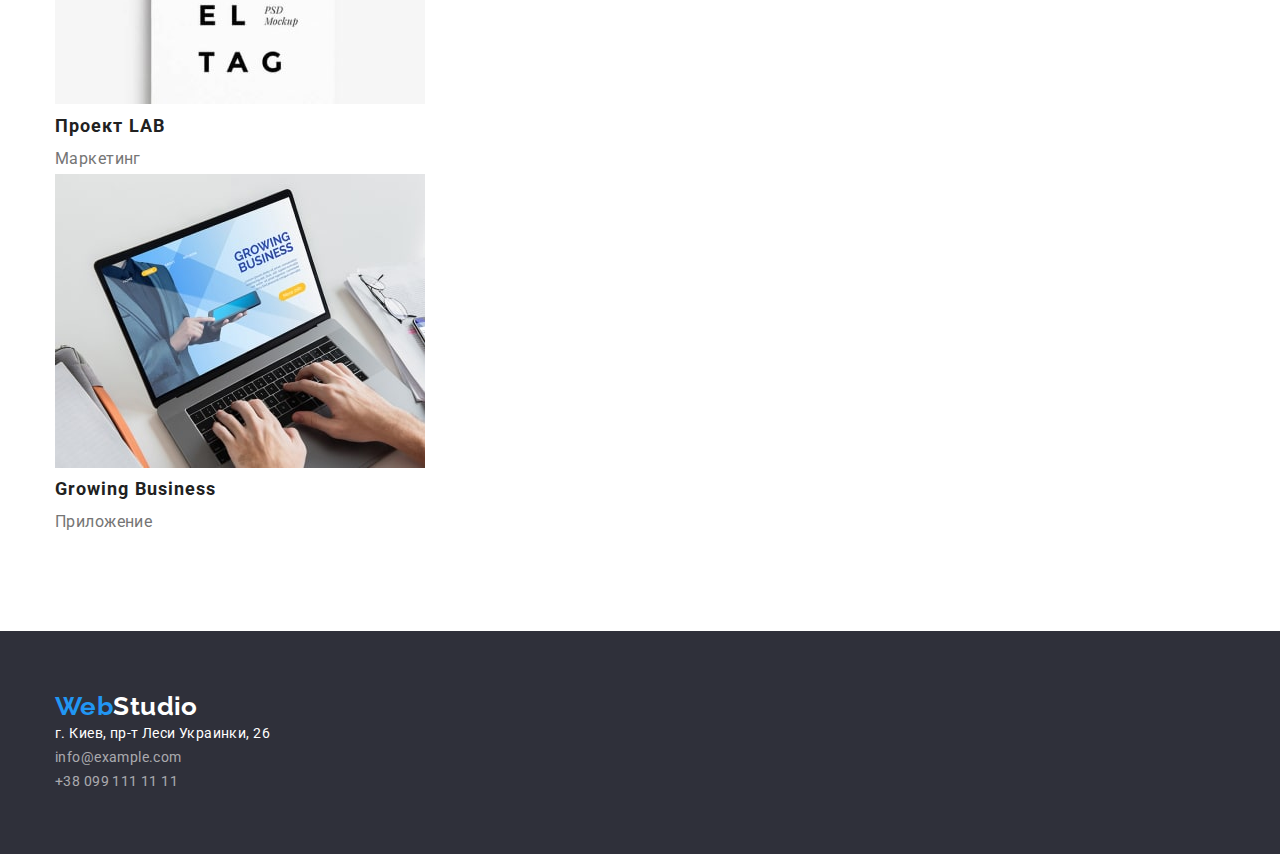
==== commit c01fe2cb: "conteiner" ====
--- a/portfolio.html
+++ b/portfolio.html
@@ -13,135 +13,141 @@
 <body>
      <!-- Header -->
      <header class="header">
-        <nav class="navigation">
-            <a class="header-logo link" href="./index.html"><span class="logo">Web</span>Studio</a>
-            <ul class="navigation-list list">
-                <li class="navigation-list-item">
-                    <a class="navigation-list-link link" href="./index.html">Студия</a>
+        <div class="conteiner">
+            <nav class="navigation">
+                <a class="header-logo link" href="./index.html"><span class="logo">Web</span>Studio</a>
+                <ul class="navigation-list list">
+                    <li class="navigation-list-item">
+                        <a class="navigation-list-link link" href="./index.html">Студия</a>
+                    </li>
+                    <li class="navigation-list-item">
+                        <a class="navigation-list-link current link" href="./portfolio.html">Портфолио</a>
+                    </li>
+                    <li class="navigation-list-item">
+                        <a class="navigation-list-link link" href="">Контакты</a>
+                    </li>
+                </ul>
+            </nav>
+            <ul class="header-list list">
+                <li class="header-list-item">
+                    <a class="header-list-link link" href="mailto:info@devstudio.com">info@devstudio.com</a>
                 </li>
-                <li class="navigation-list-item">
-                    <a class="navigation-list-link current link" href="./portfolio.html">Портфолио</a>
-                </li>
-                <li class="navigation-list-item">
-                    <a class="navigation-list-link link" href="">Контакты</a>
+                <li class="header-list-item">
+                    <a class="header-list-link link" href="tel:+380961111111">+38 096 111 11 11</a>
                 </li>
             </ul>
-        </nav>
-        <ul class="header-list list">
-            <li class="header-list-item">
-                <a class="header-list-link link" href="mailto:info@devstudio.com">info@devstudio.com</a>
-            </li>
-            <li class="header-list-item">
-                <a class="header-list-link link" href="tel:+380961111111">+38 096 111 11 11</a>
-            </li>
-        </ul>
+        </div>
     </header>
     <!-- Portfolio -->
     <main>
         <section class="portfolio">
-            <h1>Portfolio</h2>
-            <ul class="portfolio-navigation-list list">
-                <li class="portfolio-navigation-item">
-                    <button class="portfolio-btn" type="button">Все</button>
-                </li>
-                <li class="portfolio-navigation-item">
-                    <button class="portfolio-btn" type="button">Веб-сайты</button>
-                </li>
-                <li class="portfolio-navigation-item">
-                    <button class="portfolio-btn" type="button">Приложения</button>
-                </li>
-                <li class="portfolio-navigation-item">
-                    <button class="portfolio-btn" type="button">Дизайн</button>
-                </li>
-                <li class="portfolio-navigation-item">
-                    <button class="portfolio-btn" type="button">Маркетинг</button>
-                </li>
-            </ul>
-            <ul class="portfolio-list list">
-                <li class="portfolio-list-item">
-                    <a class="portfolio-list-link link" href="">
-                        <img class="portfolio-list-img" src="./images/portfolio1.jpg" alt="Компания 1" width="370" height="294">
-                        <h2 class="portfolio-list-title">Технокряк</h3>
-                        <p class="portfolio-list-text">Веб-сайт</p>
-                    </a>
-                </li>
-                <li class="portfolio-list-item">
-                    <a class="portfolio-list-link link" href="">
-                        <img class="portfolio-list-img" src="./images/portfolio2.jpg" alt="Компания 2" width="370" height="294">
-                        <h2 class="portfolio-list-title">Постер New Orlean vs Golden Star</h3>
-                        <p class="portfolio-list-text">Дизайн</p>
-                    </a>
-                </li>
-                <li class="portfolio-list-item">
-                    <a class="portfolio-list-link link" href="">
-                        <img class="portfolio-list-img" src="./images/portfolio3.jpg" alt="Компания 3" width="370" height="294">
-                        <h2 class="portfolio-list-title">Ресторан Seafood</h3>
-                        <p class="portfolio-list-text">Приложение</p>
-                    </a>
-                </li>
-                <li class="portfolio-list-item">
-                    <a class="portfolio-list-link link" href="">
-                        <img class="portfolio-list-img" src="./images/portfolio4.jpg" alt="Компания 4" width="370" height="294">
-                        <h2 class="portfolio-list-title">Проект Prime</h3>
-                        <p class="portfolio-list-text">Маркетинг</p>
-                    </a>
-                </li>
-                <li class="portfolio-list-item">
-                    <a class="portfolio-list-link link" href="">
-                        <img class="portfolio-list-img" src="./images/portfolio5.jpg" alt="Компания 5" width="370" height="294">
-                        <h2 class="portfolio-list-title">Проект Boxes</h3>
-                        <p class="portfolio-list-text">Приложение</p>
-                    </a>
-                </li>
-                <li class="portfolio-list-item">
-                    <a class="portfolio-list-link link" href="">
-                        <img class="portfolio-list-img" src="./images/portfolio6.jpg" alt="Компания 6" width="370" height="294">
-                        <h2 class="portfolio-list-title">Inspiration has no Borders</h3>
-                        <p class="portfolio-list-text">Веб-сайт</p>
-                    </a>
-                </li>
-                <li class="portfolio-list-item">
-                    <a class="portfolio-list-link link" href="">
-                        <img class="portfolio-list-img" src="./images/portfolio7.jpg" alt="Компания 7" width="370" height="294">
-                        <h2 class="portfolio-list-title">Издание Limited Edition</h3>
-                        <p class="portfolio-list-text">Дизайн</p>
-                    </a>
-                </li>
-                <li class="portfolio-list-item">
-                    <a class="portfolio-list-link link" href="">
-                        <img class="portfolio-list-img" src="./images/portfolio8.jpg" alt="Компания 8" width="370" height="294">
-                        <h2 class="portfolio-list-title">Проект LAB</h3>
-                        <p class="portfolio-list-text">Маркетинг</p>
-                    </a>
-                </li>
-                <li class="portfolio-list-item">
-                    <a class="portfolio-list-link link" href="">
-                        <img class="portfolio-list-img" src="./images/portfolio9.jpg" alt="Компания 9" width="370" height="294">
-                        <h2 class="portfolio-list-title">Growing Business</h3>
-                        <p class="portfolio-list-text">Приложение</p>
-                    </a>
-                </li>
-            </ul>
+            <div class="conteiner">
+                <h1 class="visually-hidden">Portfolio</h1>
+                <ul class="portfolio-navigation-list list">
+                    <li class="portfolio-navigation-item">
+                        <button class="portfolio-btn" type="button">Все</button>
+                    </li>
+                    <li class="portfolio-navigation-item">
+                        <button class="portfolio-btn" type="button">Веб-сайты</button>
+                    </li>
+                    <li class="portfolio-navigation-item">
+                        <button class="portfolio-btn" type="button">Приложения</button>
+                    </li>
+                    <li class="portfolio-navigation-item">
+                        <button class="portfolio-btn" type="button">Дизайн</button>
+                    </li>
+                    <li class="portfolio-navigation-item">
+                        <button class="portfolio-btn" type="button">Маркетинг</button>
+                    </li>
+                </ul>
+                <ul class="portfolio-list list">
+                    <li class="portfolio-list-item">
+                        <a class="portfolio-list-link link" href="">
+                            <img class="portfolio-list-img" src="./images/portfolio1.jpg" alt="Компания 1" width="370" height="294">
+                            <h2 class="portfolio-list-title">Технокряк</h3>
+                            <p class="portfolio-list-text">Веб-сайт</p>
+                        </a>
+                    </li>
+                    <li class="portfolio-list-item">
+                        <a class="portfolio-list-link link" href="">
+                            <img class="portfolio-list-img" src="./images/portfolio2.jpg" alt="Компания 2" width="370" height="294">
+                            <h2 class="portfolio-list-title">Постер New Orlean vs Golden Star</h3>
+                            <p class="portfolio-list-text">Дизайн</p>
+                        </a>
+                    </li>
+                    <li class="portfolio-list-item">
+                        <a class="portfolio-list-link link" href="">
+                            <img class="portfolio-list-img" src="./images/portfolio3.jpg" alt="Компания 3" width="370" height="294">
+                            <h2 class="portfolio-list-title">Ресторан Seafood</h3>
+                            <p class="portfolio-list-text">Приложение</p>
+                        </a>
+                    </li>
+                    <li class="portfolio-list-item">
+                        <a class="portfolio-list-link link" href="">
+                            <img class="portfolio-list-img" src="./images/portfolio4.jpg" alt="Компания 4" width="370" height="294">
+                            <h2 class="portfolio-list-title">Проект Prime</h3>
+                            <p class="portfolio-list-text">Маркетинг</p>
+                        </a>
+                    </li>
+                    <li class="portfolio-list-item">
+                        <a class="portfolio-list-link link" href="">
+                            <img class="portfolio-list-img" src="./images/portfolio5.jpg" alt="Компания 5" width="370" height="294">
+                            <h2 class="portfolio-list-title">Проект Boxes</h3>
+                            <p class="portfolio-list-text">Приложение</p>
+                        </a>
+                    </li>
+                    <li class="portfolio-list-item">
+                        <a class="portfolio-list-link link" href="">
+                            <img class="portfolio-list-img" src="./images/portfolio6.jpg" alt="Компания 6" width="370" height="294">
+                            <h2 class="portfolio-list-title">Inspiration has no Borders</h3>
+                            <p class="portfolio-list-text">Веб-сайт</p>
+                        </a>
+                    </li>
+                    <li class="portfolio-list-item">
+                        <a class="portfolio-list-link link" href="">
+                            <img class="portfolio-list-img" src="./images/portfolio7.jpg" alt="Компания 7" width="370" height="294">
+                            <h2 class="portfolio-list-title">Издание Limited Edition</h3>
+                            <p class="portfolio-list-text">Дизайн</p>
+                        </a>
+                    </li>
+                    <li class="portfolio-list-item">
+                        <a class="portfolio-list-link link" href="">
+                            <img class="portfolio-list-img" src="./images/portfolio8.jpg" alt="Компания 8" width="370" height="294">
+                            <h2 class="portfolio-list-title">Проект LAB</h3>
+                            <p class="portfolio-list-text">Маркетинг</p>
+                        </a>
+                    </li>
+                    <li class="portfolio-list-item">
+                        <a class="portfolio-list-link link" href="">
+                            <img class="portfolio-list-img" src="./images/portfolio9.jpg" alt="Компания 9" width="370" height="294">
+                            <h2 class="portfolio-list-title">Growing Business</h3>
+                            <p class="portfolio-list-text">Приложение</p>
+                        </a>
+                    </li>
+                </ul>
+            </div>
 
         </section>
     </main>
     <!-- footer -->
     <footer class="footer">
-        <a class="footer-logo link" href="./index.html"><span class="logo">Web</span>Studio</a>
-        <address class="footer-address">
-            <ul class="footer-address-list list">
-                <li class="footer-address-item">
-                    <p class="footer-address-text">г. Киев, пр-т Леси Украинки, 26</p>
-                </li>
-                <li class="footer-address-item">
-                    <a class="footer-address-link link" href="mailto:info@example.com">info@example.com</a>
-                </li>
-                <li class="footer-address-item">
-                    <a class="footer-address-link link" href="tel:+380991111111">+38 099 111 11 11</a>
-                </li>
-            </ul>
-           
-        </address> 
+        <div class="conteiner">
+            <a class="footer-logo link" href="./index.html"><span class="logo">Web</span>Studio</a>
+            <address class="footer-address">
+                <ul class="footer-address-list list">
+                    <li class="footer-address-item">
+                        <p class="footer-address-text">г. Киев, пр-т Леси Украинки, 26</p>
+                    </li>
+                    <li class="footer-address-item">
+                        <a class="footer-address-link link" href="mailto:info@example.com">info@example.com</a>
+                    </li>
+                    <li class="footer-address-item">
+                        <a class="footer-address-link link" href="tel:+380991111111">+38 099 111 11 11</a>
+                    </li>
+                </ul>
+            
+            </address>
+        </div> 
     </footer>
     
 </body>
--- a/css/styles.css
+++ b/css/styles.css
@@ -3,7 +3,11 @@
     --main-color: #212121; 
     --second-color: #757575;
     --next-color: #FFFFFF;
-  }
+    --primary-black-color: #000000;
+    --bg-color:#2F303A;
+    --second-bg-color: #F5F4FA;
+    --address-link-color: rgba(255, 255, 255, 0.6);
+}
  
 body {
     font-family: 'Roboto',  Tahoma, sans-serif;
@@ -12,19 +16,49 @@
     letter-spacing: 0.03em;
     font-size: 14px;
 }
+p, h1, h2, h3, h4, h5, h6 {
+    margin: 0;
+}
+ul {
+    padding-left: 0;
+    margin: 0;
+}
 .link {
     text-decoration: none;
 }
 .list {
     list-style: none;
 }
-
+.visually-hidden {
+    position: absolute;
+    white-space: nowrap;
+    width: 1px;
+    height: 1px;
+    overflow: hidden;
+    border: 0;
+    padding: 0;
+    clip: rect(0 0 0 0);
+    clip-path: inset(50%);
+    margin: -1px;
+  }
+  
+.conteiner{
+    width: 1200px;
+    padding-left: 15px;
+    padding-right: 15px;
+    margin: 0 auto;
+
+}
+.header {
+    padding-top: 24px;
+    padding-bottom: 25px;
+}
 .header-logo {
     font-family: 'Raleway';
     font-weight: 700;
     font-size: 26px;
     line-height: 1.19;
-    color: #000000;
+    color: var(--primary-black-color);
 
 }
 .logo {
@@ -54,13 +88,16 @@
     color: var(--accent-color);
 }
 .hero{
-    background-color: #2F303A;
+    background-color: var(--bg-color);
+    padding-top: 200px;
+    padding-bottom: 200px;
  }
 .hero-title{
+    margin-bottom: 30px;
     font-weight: 900;
     font-size: 44px;
     line-height: 1.36;
-    text-align: center;
+    /* text-align: center; */
     letter-spacing: 0.06em;
     text-transform: uppercase;
     color: var(--next-color);
@@ -75,7 +112,12 @@
     color: var(--next-color);
     cursor: pointer;
 }
+.about-us {
+    padding-top: 94px;
+    padding-bottom: 94px;
+}
 .about-us-title{
+    font-size: 14px;
     line-height: 1.14;
     text-transform: uppercase;
 }
@@ -83,12 +125,20 @@
     line-height: 1.71;
     color: var(--second-color);
 }
+.our-work{
+    padding-bottom: 94px;
+}
 .our-work-title,
 .our-team-title{
+    margin-bottom: 50px;
     font-size: 36px;
     line-height: 1.17;
     text-align: center;
 }
+.our-team{
+    padding-top: 94px;
+    padding-bottom: 94px;
+}
 .our-team-name{
     font-weight: 500;
     font-size: 16px;
@@ -100,7 +150,9 @@
     color: var(--second-color);
 }
 .footer{
-    background-color: #2F303A;
+    background-color: var(--bg-color);
+    padding-top: 60px;
+    padding-bottom: 60px;
     }
 .footer-logo {
     font-family: 'Raleway';
@@ -122,7 +174,14 @@
 .footer-address-link{
     font-style: normal;
     line-height: 1.71;
-    color: rgba(255, 255, 255, 0.6);
+    color: var(--address-link-color);
+}
+.portfolio{
+    padding-top: 94px;
+    padding-bottom: 94px;
+}
+.portfolio-navigation-list{
+    margin-bottom: 50px;
 }
 .portfolio-btn{
     cursor: pointer;
@@ -131,7 +190,7 @@
     font-size: 16px;
     line-height: 1.62;
     color: var(--main-color);
-    background-color: F5F4FA;
+    background-color: var(--second-bg-color);
 
 }
 .portfolio-btn:hover,
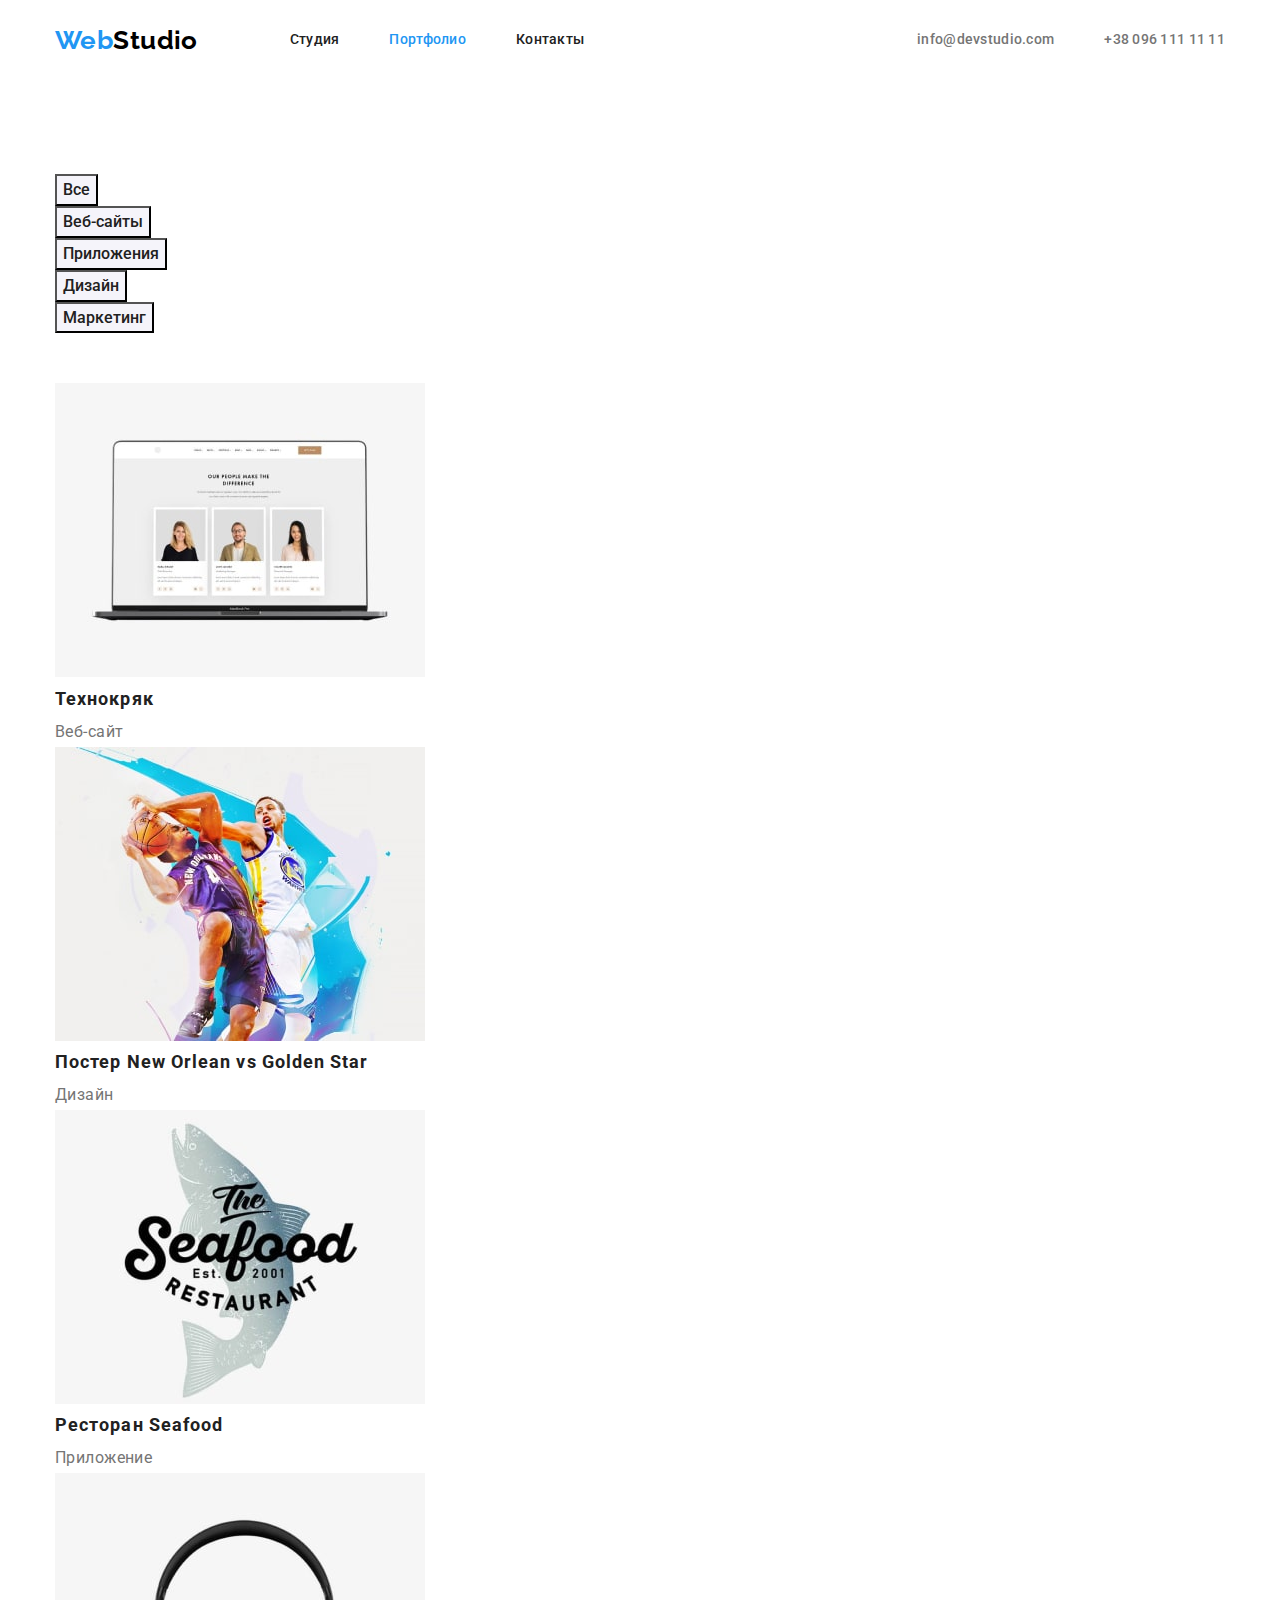
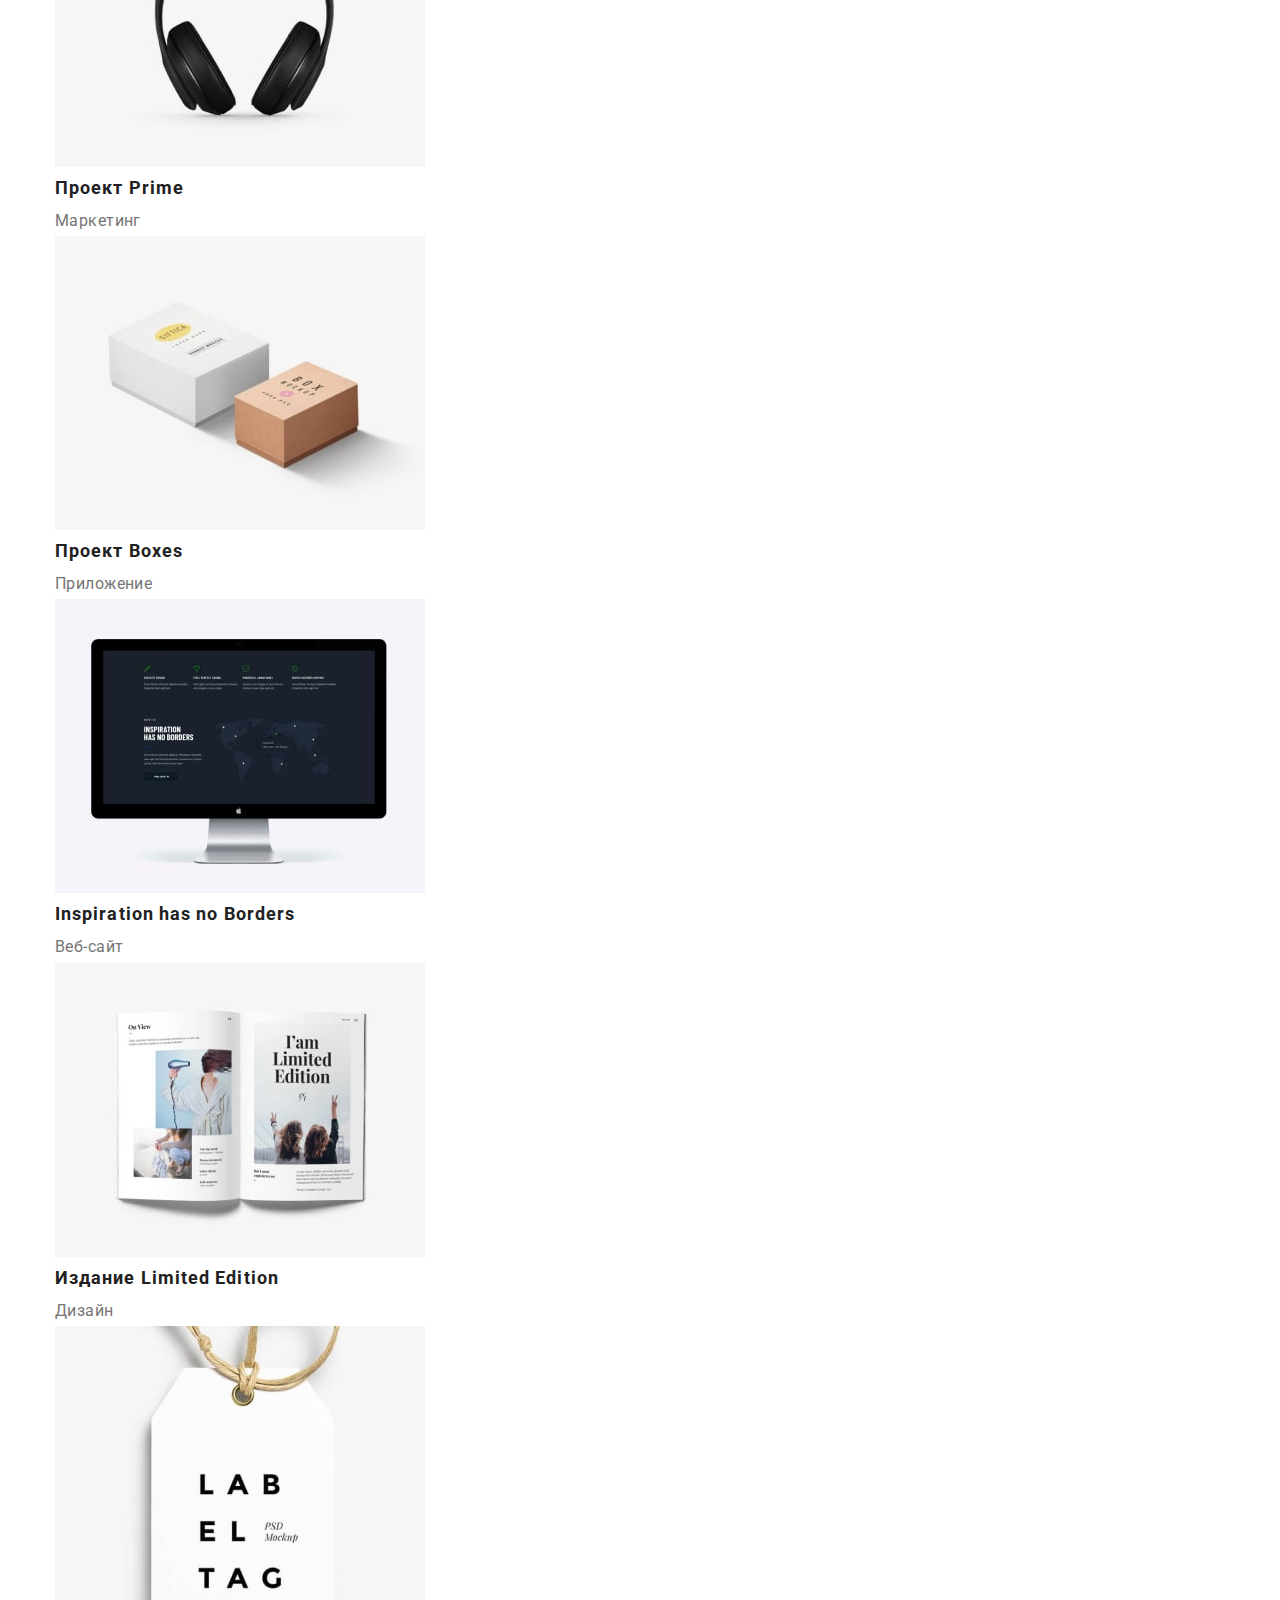
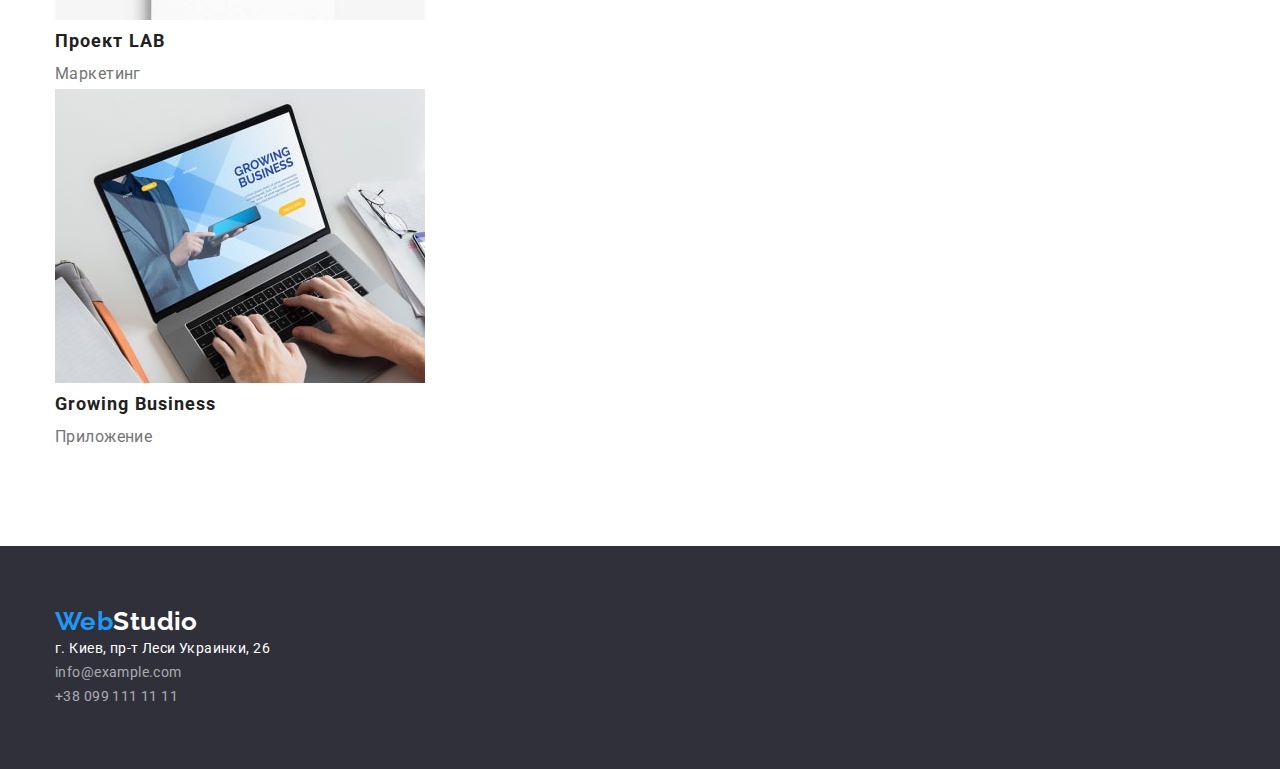
==== commit 324208dd: "header" ====
--- a/portfolio.html
+++ b/portfolio.html
@@ -13,7 +13,7 @@
 <body>
      <!-- Header -->
      <header class="header">
-        <div class="conteiner">
+        <div class="conteiner main-nav">
             <nav class="navigation">
                 <a class="header-logo link" href="./index.html"><span class="logo">Web</span>Studio</a>
                 <ul class="navigation-list list">
@@ -40,7 +40,7 @@
     </header>
     <!-- Portfolio -->
     <main>
-        <section class="portfolio">
+        <section class="portfolio section">
             <div class="conteiner">
                 <h1 class="visually-hidden">Portfolio</h1>
                 <ul class="portfolio-navigation-list list">
--- a/css/styles.css
+++ b/css/styles.css
@@ -41,7 +41,7 @@
     clip-path: inset(50%);
     margin: -1px;
   }
-  
+ 
 .conteiner{
     width: 1200px;
     padding-left: 15px;
@@ -49,11 +49,14 @@
     margin: 0 auto;
 
 }
-.header {
-    padding-top: 24px;
-    padding-bottom: 25px;
-}
+.section{
+    padding-top: 94px;
+    padding-bottom: 94px;
+}
+
 .header-logo {
+    margin-right: 92px;
+
     font-family: 'Raleway';
     font-weight: 700;
     font-size: 26px;
@@ -64,7 +67,26 @@
 .logo {
     color: var(--accent-color);
 }
+.main-nav{
+    display: flex;
+    align-items: center;
+    justify-content: space-between;
+}
+.navigation{
+    display: flex;
+    align-items: center;
+}
+.navigation-list{
+    display: flex;
+}
+.navigation-list-item:not(:last-child){
+    margin-right: 50px;
+}
 .navigation-list-link {
+    display: block;
+    padding-top: 32px;
+    padding-bottom: 32px;
+
     font-weight: 500;
     line-height: 1.14;
     letter-spacing: 0.02em;
@@ -73,7 +95,18 @@
 .current {
     color: var(--accent-color);
 }
+.header-list{
+    display: flex;
+}
+.header-list-item:not(:last-child){
+    margin-right: 50px;
+}
+
 .header-list-link{
+    display: block;
+    padding-top: 32px;
+    padding-bottom: 32px;
+
     font-weight: 500;
     line-height: 1.14;
     letter-spacing: 0.02em;
@@ -103,6 +136,8 @@
     color: var(--next-color);
 }
 .hero-btn{
+    padding: 10px 32px;
+    
     background-color: var(--accent-color);
     font-family: 'Roboto';
     font-weight: 700;
@@ -112,10 +147,7 @@
     color: var(--next-color);
     cursor: pointer;
 }
-.about-us {
-    padding-top: 94px;
-    padding-bottom: 94px;
-}
+
 .about-us-title{
     font-size: 14px;
     line-height: 1.14;
@@ -134,10 +166,6 @@
     font-size: 36px;
     line-height: 1.17;
     text-align: center;
-}
-.our-team{
-    padding-top: 94px;
-    padding-bottom: 94px;
 }
 .our-team-name{
     font-weight: 500;
@@ -176,10 +204,7 @@
     line-height: 1.71;
     color: var(--address-link-color);
 }
-.portfolio{
-    padding-top: 94px;
-    padding-bottom: 94px;
-}
+
 .portfolio-navigation-list{
     margin-bottom: 50px;
 }
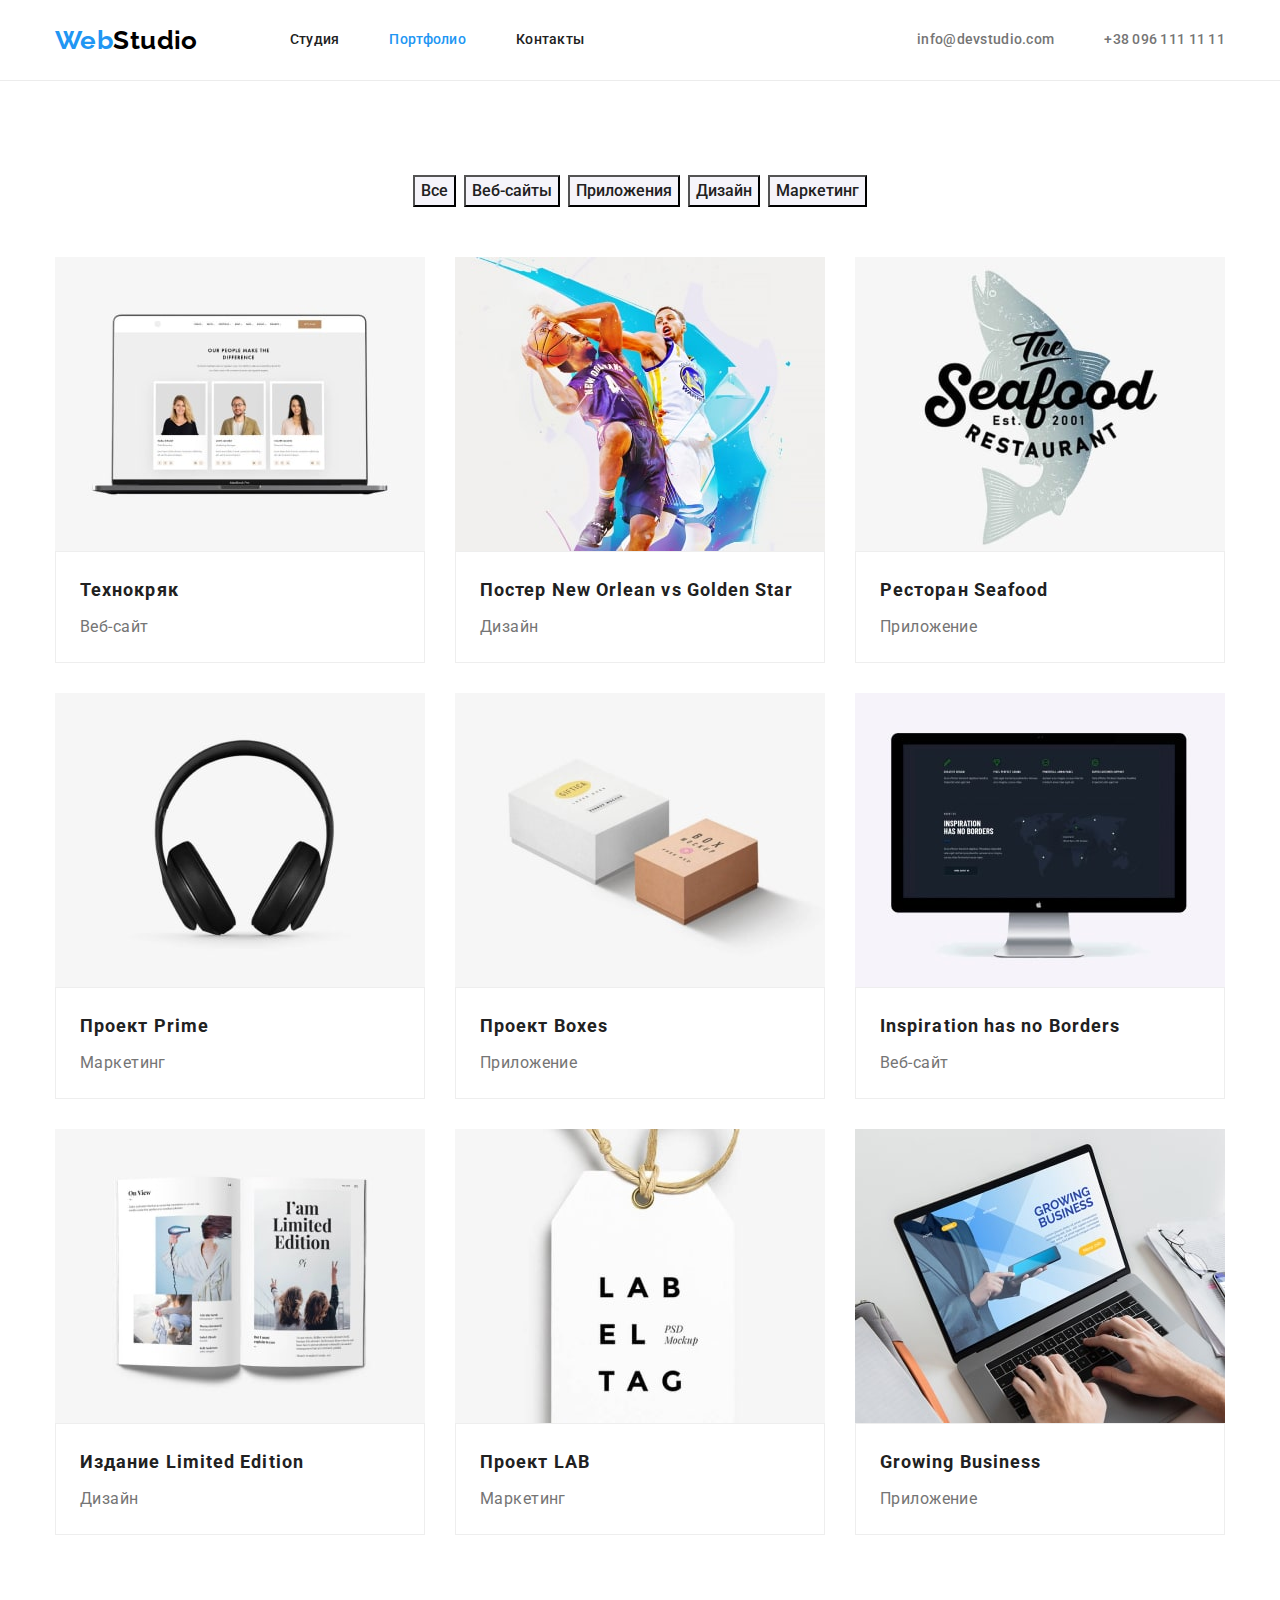
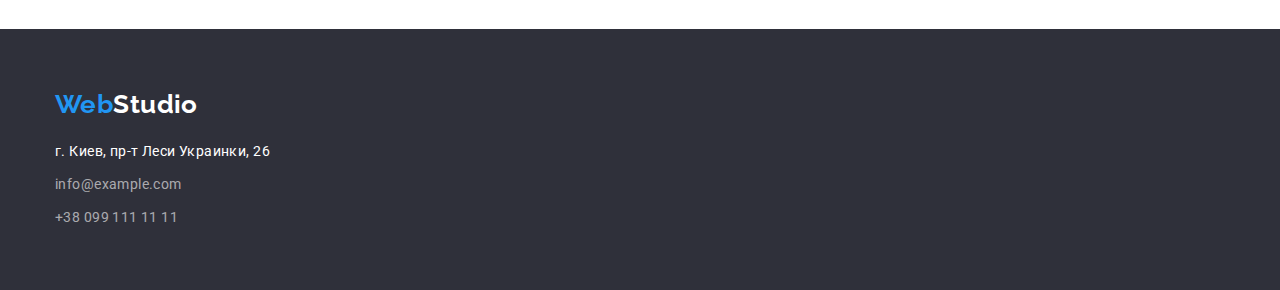
==== commit 805bdfb3: "flex" ====
--- a/portfolio.html
+++ b/portfolio.html
@@ -64,64 +64,82 @@
                     <li class="portfolio-list-item">
                         <a class="portfolio-list-link link" href="">
                             <img class="portfolio-list-img" src="./images/portfolio1.jpg" alt="Компания 1" width="370" height="294">
-                            <h2 class="portfolio-list-title">Технокряк</h3>
-                            <p class="portfolio-list-text">Веб-сайт</p>
+                            <div class="portfolio-list-info">
+                                <h2 class="portfolio-list-title">Технокряк</h3>
+                                <p class="portfolio-list-text">Веб-сайт</p>
+                            </div>
                         </a>
                     </li>
                     <li class="portfolio-list-item">
                         <a class="portfolio-list-link link" href="">
                             <img class="portfolio-list-img" src="./images/portfolio2.jpg" alt="Компания 2" width="370" height="294">
-                            <h2 class="portfolio-list-title">Постер New Orlean vs Golden Star</h3>
-                            <p class="portfolio-list-text">Дизайн</p>
+                            <div class="portfolio-list-info">
+                                <h2 class="portfolio-list-title">Постер New Orlean vs Golden Star</h3>
+                                <p class="portfolio-list-text">Дизайн</p>
+                            </div>
                         </a>
                     </li>
                     <li class="portfolio-list-item">
                         <a class="portfolio-list-link link" href="">
                             <img class="portfolio-list-img" src="./images/portfolio3.jpg" alt="Компания 3" width="370" height="294">
-                            <h2 class="portfolio-list-title">Ресторан Seafood</h3>
-                            <p class="portfolio-list-text">Приложение</p>
+                            <div class="portfolio-list-info">
+                                <h2 class="portfolio-list-title">Ресторан Seafood</h3>
+                                <p class="portfolio-list-text">Приложение</p>
+                            </div>
                         </a>
                     </li>
                     <li class="portfolio-list-item">
                         <a class="portfolio-list-link link" href="">
                             <img class="portfolio-list-img" src="./images/portfolio4.jpg" alt="Компания 4" width="370" height="294">
-                            <h2 class="portfolio-list-title">Проект Prime</h3>
-                            <p class="portfolio-list-text">Маркетинг</p>
+                            <div class="portfolio-list-info">
+                                <h2 class="portfolio-list-title">Проект Prime</h3>
+                                <p class="portfolio-list-text">Маркетинг</p>
+                            </div>
                         </a>
                     </li>
                     <li class="portfolio-list-item">
                         <a class="portfolio-list-link link" href="">
                             <img class="portfolio-list-img" src="./images/portfolio5.jpg" alt="Компания 5" width="370" height="294">
-                            <h2 class="portfolio-list-title">Проект Boxes</h3>
-                            <p class="portfolio-list-text">Приложение</p>
+                            <div class="portfolio-list-info">
+                                <h2 class="portfolio-list-title">Проект Boxes</h3>
+                                <p class="portfolio-list-text">Приложение</p>
+                            </div>
                         </a>
                     </li>
                     <li class="portfolio-list-item">
                         <a class="portfolio-list-link link" href="">
                             <img class="portfolio-list-img" src="./images/portfolio6.jpg" alt="Компания 6" width="370" height="294">
-                            <h2 class="portfolio-list-title">Inspiration has no Borders</h3>
-                            <p class="portfolio-list-text">Веб-сайт</p>
+                            <div class="portfolio-list-info">
+                                <h2 class="portfolio-list-title">Inspiration has no Borders</h3>
+                                <p class="portfolio-list-text">Веб-сайт</p>
+                            </div>
                         </a>
                     </li>
                     <li class="portfolio-list-item">
                         <a class="portfolio-list-link link" href="">
                             <img class="portfolio-list-img" src="./images/portfolio7.jpg" alt="Компания 7" width="370" height="294">
-                            <h2 class="portfolio-list-title">Издание Limited Edition</h3>
-                            <p class="portfolio-list-text">Дизайн</p>
+                            <div class="portfolio-list-info">
+                                <h2 class="portfolio-list-title">Издание Limited Edition</h3>
+                                <p class="portfolio-list-text">Дизайн</p>
+                            </div>
                         </a>
                     </li>
                     <li class="portfolio-list-item">
                         <a class="portfolio-list-link link" href="">
                             <img class="portfolio-list-img" src="./images/portfolio8.jpg" alt="Компания 8" width="370" height="294">
-                            <h2 class="portfolio-list-title">Проект LAB</h3>
-                            <p class="portfolio-list-text">Маркетинг</p>
+                            <div class="portfolio-list-info">
+                                <h2 class="portfolio-list-title">Проект LAB</h3>
+                                <p class="portfolio-list-text">Маркетинг</p>
+                            </div>
                         </a>
                     </li>
                     <li class="portfolio-list-item">
                         <a class="portfolio-list-link link" href="">
                             <img class="portfolio-list-img" src="./images/portfolio9.jpg" alt="Компания 9" width="370" height="294">
-                            <h2 class="portfolio-list-title">Growing Business</h3>
-                            <p class="portfolio-list-text">Приложение</p>
+                            <div class="portfolio-list-info">
+                                <h2 class="portfolio-list-title">Growing Business</h3>
+                                <p class="portfolio-list-text">Приложение</p>
+                            </div>
                         </a>
                     </li>
                 </ul>
--- a/css/styles.css
+++ b/css/styles.css
@@ -22,6 +22,11 @@
 ul {
     padding-left: 0;
     margin: 0;
+}
+img{
+    display: block;
+    max-width: 100%;
+    height: auto;
 }
 .link {
     text-decoration: none;
@@ -53,6 +58,9 @@
     padding-top: 94px;
     padding-bottom: 94px;
 }
+.header{
+    border-bottom: 1px solid #ECECEC;
+}
 
 .header-logo {
     margin-right: 92px;
@@ -121,22 +129,25 @@
     color: var(--accent-color);
 }
 .hero{
-    background-color: var(--bg-color);
     padding-top: 200px;
     padding-bottom: 200px;
+    text-align: center;
+
+    background-color: var(--bg-color);
+    
  }
 .hero-title{
     margin-bottom: 30px;
     font-weight: 900;
     font-size: 44px;
     line-height: 1.36;
-    /* text-align: center; */
     letter-spacing: 0.06em;
     text-transform: uppercase;
     color: var(--next-color);
 }
 .hero-btn{
     padding: 10px 32px;
+    text-align: center;
     
     background-color: var(--accent-color);
     font-family: 'Roboto';
@@ -146,9 +157,23 @@
     letter-spacing: 0.06em;
     color: var(--next-color);
     cursor: pointer;
-}
-
+    
+    min-width: 200px;
+    height: 50px;
+
+}
+.about-us-list{
+    display: flex;
+}
+.about-us-item{
+    width: 270px;
+}
+.about-us-item:not(:last-child){
+    margin-right: 30px;
+}
 .about-us-title{
+    margin-bottom: 10px;
+
     font-size: 14px;
     line-height: 1.14;
     text-transform: uppercase;
@@ -159,6 +184,12 @@
 }
 .our-work{
     padding-bottom: 94px;
+}
+.our-work-list{
+    display: flex;
+}
+.our-work-item:not(:last-child){
+margin-right: 30px;
 }
 .our-work-title,
 .our-team-title{
@@ -167,11 +198,27 @@
     line-height: 1.17;
     text-align: center;
 }
+.our-team-list{
+    display: flex;
+}
+.our-team-item{
+    width: 270px;
+}
+.our-team-item:not(:last-child){
+    margin-right: 30px;
+}
+.our-team-info{
+    padding-top: 30px;
+    padding-bottom: 30px;
+    text-align: center;
+}
 .our-team-name{
+    margin-bottom: 10px;
     font-weight: 500;
     font-size: 16px;
     line-height: 1.19;
 }
+
 .our-team-text{
     font-size: 16px;
     line-height: 1.19;
@@ -193,6 +240,13 @@
 .logo {
     color: var(--accent-color);
 }
+
+.footer-address{
+    margin-top: 20px;
+}
+.footer-address-item:not(:last-child){
+    margin-bottom: 9px;
+}
 .footer-address-text{
     font-style: normal;
     line-height: 1.71;
@@ -206,7 +260,12 @@
 }
 
 .portfolio-navigation-list{
+    display: flex;
+    justify-content: center;
     margin-bottom: 50px;
+}
+.portfolio-navigation-item:not(:last-child){
+    margin-right: 8px;
 }
 .portfolio-btn{
     cursor: pointer;
@@ -223,7 +282,28 @@
     color: var(--next-color);
     background-color: var(--accent-color);
 }
+.portfolio-list{
+    display: flex;
+    flex-wrap: wrap;
+
+    margin-left: -30px;
+    margin-top: -30px;
+}
+.portfolio-list-item{
+    flex-basis: calc(100%/3-30px);
+    margin-left: 30px;
+    margin-top: 30px;
+
+}
+
+.portfolio-list-info{
+    padding: 20px 24px;
+    border: 1px solid #EEEEEE;
+    
+}
 .portfolio-list-title{
+    margin-bottom: 4px;
+
     font-weight: 700;
     font-size: 18px;
     line-height: 2;
